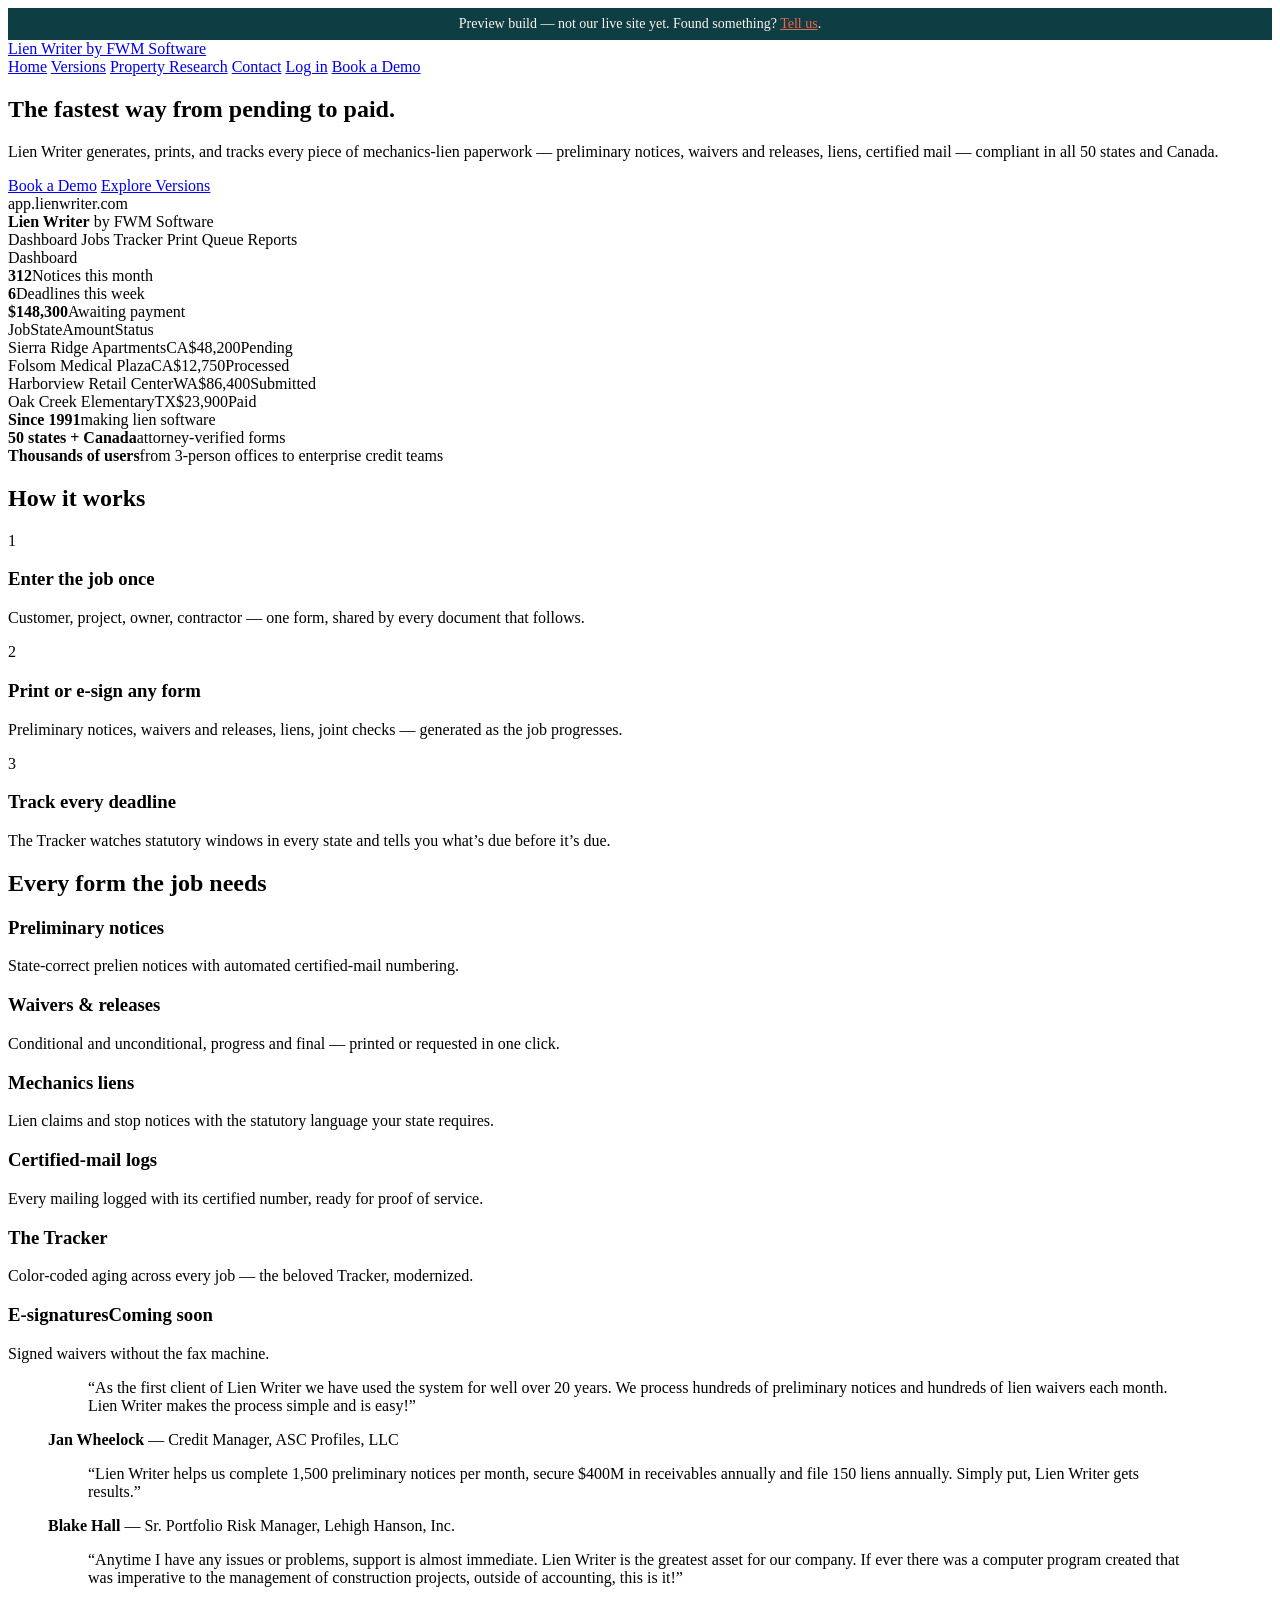
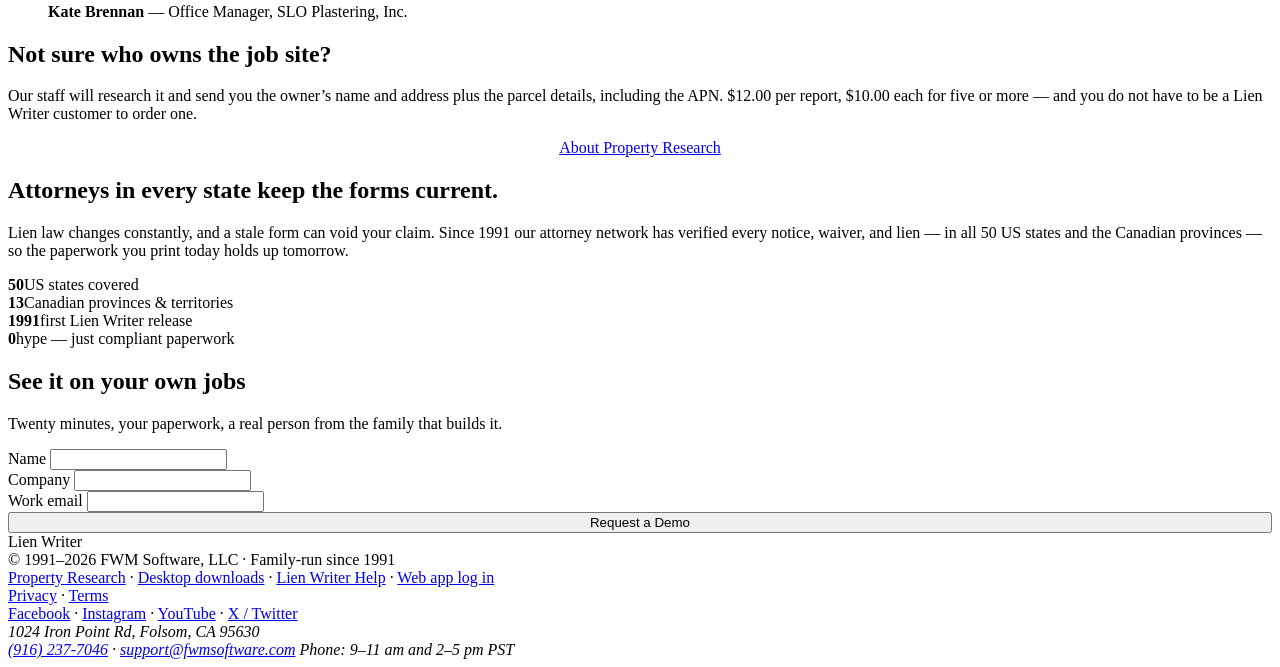
==== index.html @ 0783d497 "Add the Property Research page and stop hiding a revenue service Property Research is live on both t" ====
<!DOCTYPE html>
<html lang="en">
<head>
  <meta name="robots" content="noindex, nofollow">
<meta charset="utf-8">
<meta name="viewport" content="width=device-width, initial-scale=1">
<title>Mechanics Lien &amp; Preliminary Notice Software &mdash; Lien Writer&reg; by FWM Software</title>
<meta name="description" content="Lien Writer&reg; is mechanics lien software for contractors and suppliers: generate, print, and track preliminary notices, lien waivers and releases, mechanics liens, stop notices, and certified-mail logs, attorney-verified in all 50 states and Canada.">
<link rel="preconnect" href="https://fonts.googleapis.com">
<link rel="preconnect" href="https://fonts.gstatic.com" crossorigin>
<link href="https://fonts.googleapis.com/css2?family=Outfit:wght@400;500;600;700&display=swap" rel="stylesheet">
<link rel="stylesheet" href="styles.css">
</head>
<body>
  <div style="background:#0E3E44;color:#FAF5EC;text-align:center;padding:8px 16px;font-size:14px">Preview build — not our live site yet. Found something? <a href="contact.html" style="color:#F0654A">Tell us</a>.</div>

<header class="site-header">
  <div class="shell header-inner">
    <a class="lockup" href="index.html">
      <span class="lockup-name">Lien Writer</span>
      <span class="lockup-by">by FWM Software</span>
    </a>
    <nav class="site-nav" aria-label="Main">
      <a href="index.html" aria-current="page">Home</a>
      <a href="versions.html">Versions</a>
      <a href="property-research.html">Property Research</a>
      <a href="contact.html">Contact</a>
      <a href="https://app.lienwriter.com">Log in</a>
      <a class="btn btn-accent" href="contact.html">Book a Demo</a>
    </nav>
  </div>
</header>

<main>

  <!-- 1. Hero -->
  <section class="hero">
    <div class="shell">
      <h1>The fastest way from pending to paid.</h1>
      <p class="hero-sub">Lien Writer generates, prints, and tracks every piece of mechanics-lien paperwork — preliminary notices, waivers and releases, liens, certified mail — compliant in all 50 states and Canada.</p>
      <div class="hero-ctas">
        <a class="btn btn-accent btn-lg" href="contact.html">Book a Demo</a>
        <a class="btn btn-outline btn-lg" href="versions.html">Explore Versions</a>
      </div>

      <div class="browser-frame" aria-hidden="true">
        <div class="browser-bar">
          <span class="browser-dot d1"></span>
          <span class="browser-dot d2"></span>
          <span class="browser-dot d3"></span>
          <span class="browser-url">app.lienwriter.com</span>
        </div>
        <div class="app-mock">
          <div class="mock-sidebar">
            <div class="mock-lockup">
              <strong>Lien Writer</strong>
              <span>by FWM Software</span>
            </div>
            <div class="mock-nav">
              <span class="active">Dashboard</span>
              <span>Jobs</span>
              <span>Tracker</span>
              <span>Print Queue</span>
              <span>Reports</span>
            </div>
          </div>
          <div class="mock-main">
            <div class="mock-title">Dashboard</div>
            <div class="mock-stats">
              <div class="mock-stat"><b>312</b><span>Notices this month</span></div>
              <div class="mock-stat"><b>6</b><span>Deadlines this week</span></div>
              <div class="mock-stat"><b>$148,300</b><span>Awaiting payment</span></div>
            </div>
            <div class="mock-table">
              <div class="mock-row"><span>Job</span><span>State</span><span class="mock-amount">Amount</span><span style="justify-self:end">Status</span></div>
              <div class="mock-row"><span>Sierra Ridge Apartments</span><span>CA</span><span class="mock-amount">$48,200</span><span class="pill pill-pending">Pending</span></div>
              <div class="mock-row"><span>Folsom Medical Plaza</span><span>CA</span><span class="mock-amount">$12,750</span><span class="pill pill-processed">Processed</span></div>
              <div class="mock-row"><span>Harborview Retail Center</span><span>WA</span><span class="mock-amount">$86,400</span><span class="pill pill-submitted">Submitted</span></div>
              <div class="mock-row"><span>Oak Creek Elementary</span><span>TX</span><span class="mock-amount">$23,900</span><span class="pill pill-paid">Paid</span></div>
            </div>
          </div>
        </div>
      </div>
    </div>
  </section>

  <!-- 2. Trust bar -->
  <section class="section-card">
    <div class="shell trust-grid">
      <div><b>Since 1991</b><span>making lien software</span></div>
      <div><b>50 states + Canada</b><span>attorney-verified forms</span></div>
      <div><b>Thousands of users</b><span>from 3-person offices to enterprise credit teams</span></div>
    </div>
  </section>

  <!-- 3. How it works -->
  <section class="section">
    <div class="shell">
      <h2 class="section-title">How it works</h2>
      <div class="grid-3">
        <div class="card">
          <span class="step-badge">1</span>
          <h3>Enter the job once</h3>
          <p>Customer, project, owner, contractor — one form, shared by every document that follows.</p>
        </div>
        <div class="card">
          <span class="step-badge">2</span>
          <h3>Print or e-sign any form</h3>
          <p>Preliminary notices, waivers and releases, liens, joint checks — generated as the job progresses.</p>
        </div>
        <div class="card">
          <span class="step-badge">3</span>
          <h3>Track every deadline</h3>
          <p>The Tracker watches statutory windows in every state and tells you what&rsquo;s due before it&rsquo;s due.</p>
        </div>
      </div>
    </div>
  </section>

  <!-- 4. Feature grid -->
  <section class="section section-card">
    <div class="shell">
      <h2 class="section-title">Every form the job needs</h2>
      <div class="grid-3">
        <div class="feature">
          <h3>Preliminary notices</h3>
          <p>State-correct prelien notices with automated certified-mail numbering.</p>
        </div>
        <div class="feature">
          <h3>Waivers &amp; releases</h3>
          <p>Conditional and unconditional, progress and final — printed or requested in one click.</p>
        </div>
        <div class="feature">
          <h3>Mechanics liens</h3>
          <p>Lien claims and stop notices with the statutory language your state requires.</p>
        </div>
        <div class="feature">
          <h3>Certified-mail logs</h3>
          <p>Every mailing logged with its certified number, ready for proof of service.</p>
        </div>
        <div class="feature">
          <h3>The Tracker</h3>
          <p>Color-coded aging across every job — the beloved Tracker, modernized.</p>
        </div>
        <div class="feature">
          <h3>E-signatures<span class="tag-soon">Coming soon</span></h3>
          <p>Signed waivers without the fax machine.</p>
        </div>
      </div>
    </div>
  </section>

  <!-- 5. Testimonials -->
  <section class="section">
    <div class="shell grid-2" style="margin-top:0">
      <figure class="card quote-card">
        <blockquote>&ldquo;As the first client of Lien Writer we have used the system for well over 20 years. We process hundreds of preliminary notices and hundreds of lien waivers each month. Lien Writer makes the process simple and is easy!&rdquo;</blockquote>
        <figcaption><strong>Jan Wheelock</strong> — Credit Manager, ASC Profiles, LLC</figcaption>
      </figure>
      <figure class="card quote-card">
        <blockquote>&ldquo;Lien Writer helps us complete 1,500 preliminary notices per month, secure $400M in receivables annually and file 150 liens annually. Simply put, Lien Writer gets results.&rdquo;</blockquote>
        <figcaption><strong>Blake Hall</strong> — Sr. Portfolio Risk Manager, Lehigh Hanson, Inc.</figcaption>
      </figure>
      <figure class="card quote-card">
        <blockquote>&ldquo;Anytime I have any issues or problems, support is almost immediate. Lien Writer is the greatest asset for our company. If ever there was a computer program created that was imperative to the management of construction projects, outside of accounting, this is it!&rdquo;</blockquote>
        <figcaption><strong>Kate Brennan</strong> &mdash; Office Manager, SLO Plastering, Inc.</figcaption>
      </figure>
    </div>
  </section>

  <!-- 5b. Property Research -->
  <section class="section section-card">
    <div class="shell">
      <h2 class="section-title">Not sure who owns the job site?</h2>
      <p class="section-sub">Our staff will research it and send you the owner&rsquo;s name and address plus the parcel details, including the APN. $12.00 per report, $10.00 each for five or more &mdash; and you do not have to be a Lien Writer customer to order one.</p>
      <p style="text-align:center;margin-top:var(--space-8)"><a class="btn btn-primary btn-lg" href="property-research.html">About Property Research</a></p>
    </div>
  </section>

  <!-- 6. Compliance -->
  <section class="compliance">
    <div class="shell compliance-inner">
      <div>
        <h2>Attorneys in every state keep the forms current.</h2>
        <p>Lien law changes constantly, and a stale form can void your claim. Since 1991 our attorney network has verified every notice, waiver, and lien — in all 50 US states and the Canadian provinces — so the paperwork you print today holds up tomorrow.</p>
      </div>
      <div class="compliance-stats">
        <div class="compliance-stat"><b>50</b><span>US states covered</span></div>
        <div class="compliance-stat"><b>13</b><span>Canadian provinces &amp; territories</span></div>
        <div class="compliance-stat"><b>1991</b><span>first Lien Writer release</span></div>
        <div class="compliance-stat"><b>0</b><span>hype — just compliant paperwork</span></div>
      </div>
    </div>
  </section>

  <!-- 7. Demo form -->
  <section class="section" id="demo">
    <div class="shell">
      <form class="card form-card" id="demo-form">
        <h2>See it on your own jobs</h2>
        <p class="form-lede">Twenty minutes, your paperwork, a real person from the family that builds it.</p>
        <div class="form-grid">
          <div class="field">
            <label for="demo-name">Name</label>
            <input id="demo-name" name="name" type="text" autocomplete="name" required>
          </div>
          <div class="field">
            <label for="demo-company">Company</label>
            <input id="demo-company" name="company" type="text" autocomplete="organization" required>
          </div>
        </div>
        <div class="field">
          <label for="demo-email">Work email</label>
          <input id="demo-email" name="email" type="email" autocomplete="email" required>
        </div>
        <button class="btn btn-primary btn-lg" type="submit" style="width:100%">Request a Demo</button>
        <p class="form-note" hidden>Your email app should open with the details filled in — just press Send, and we&rsquo;ll be in touch within one business day.</p>
      </form>
    </div>
  </section>

</main>

<!-- 8. Footer -->
<footer class="site-footer">
  <div class="shell footer-inner">
    <div>
      <div class="lockup-name">Lien Writer</div>
      <div class="footer-line">&copy; 1991&ndash;2026 FWM Software, LLC &middot; Family-run since 1991</div>
    </div>
    <nav class="footer-line" aria-label="More from FWM Software">
      <a href="property-research.html">Property Research</a> &middot;
      <a href="downloads.html">Desktop downloads</a> &middot;
      <a href="https://www.lienwriterhelp.com/">Lien Writer Help</a> &middot;
      <a href="https://app.lienwriter.com">Web app log in</a><br>
      <a href="privacy.html">Privacy</a> &middot;
      <a href="terms.html">Terms</a>
    </nav>
    <nav class="footer-line" aria-label="Social">
      <a href="https://www.facebook.com/lienwriter" rel="noopener">Facebook</a> &middot;
      <a href="https://www.instagram.com/lienwritersoftware/" rel="noopener">Instagram</a> &middot;
      <a href="https://www.youtube.com/channel/UCjJ4qw9RENUGx04Q4GmMbog" rel="noopener">YouTube</a> &middot;
      <a href="https://twitter.com/Fmoore0001" rel="noopener">X / Twitter</a>
    </nav>
    <address>
      1024 Iron Point Rd, Folsom, CA 95630<br>
      <a href="tel:+19162377046">(916) 237-7046</a> &middot; <a href="mailto:support@fwmsoftware.com">support@fwmsoftware.com</a>
      <span class="footer-hours">Phone: 9&ndash;11 am and 2&ndash;5 pm PST</span>
    </address>
  </div>
</footer>

<script>
document.getElementById('demo-form').addEventListener('submit', function (e) {
  e.preventDefault();
  var f = e.target;
  var name = f.name.value.trim();
  var company = f.company.value.trim();
  var email = f.email.value.trim();
  var subject = 'Demo request — ' + name + (company ? ' at ' + company : '');
  var body = 'Name: ' + name + '\nCompany: ' + company + '\nWork email: ' + email +
    '\n\nSent from the fwmsoftware.com demo form.';
  window.location.href = 'mailto:support@fwmsoftware.com?subject=' +
    encodeURIComponent(subject) + '&body=' + encodeURIComponent(body);
  f.querySelector('.form-note').hidden = false;
});
</script>

</body>
</html>
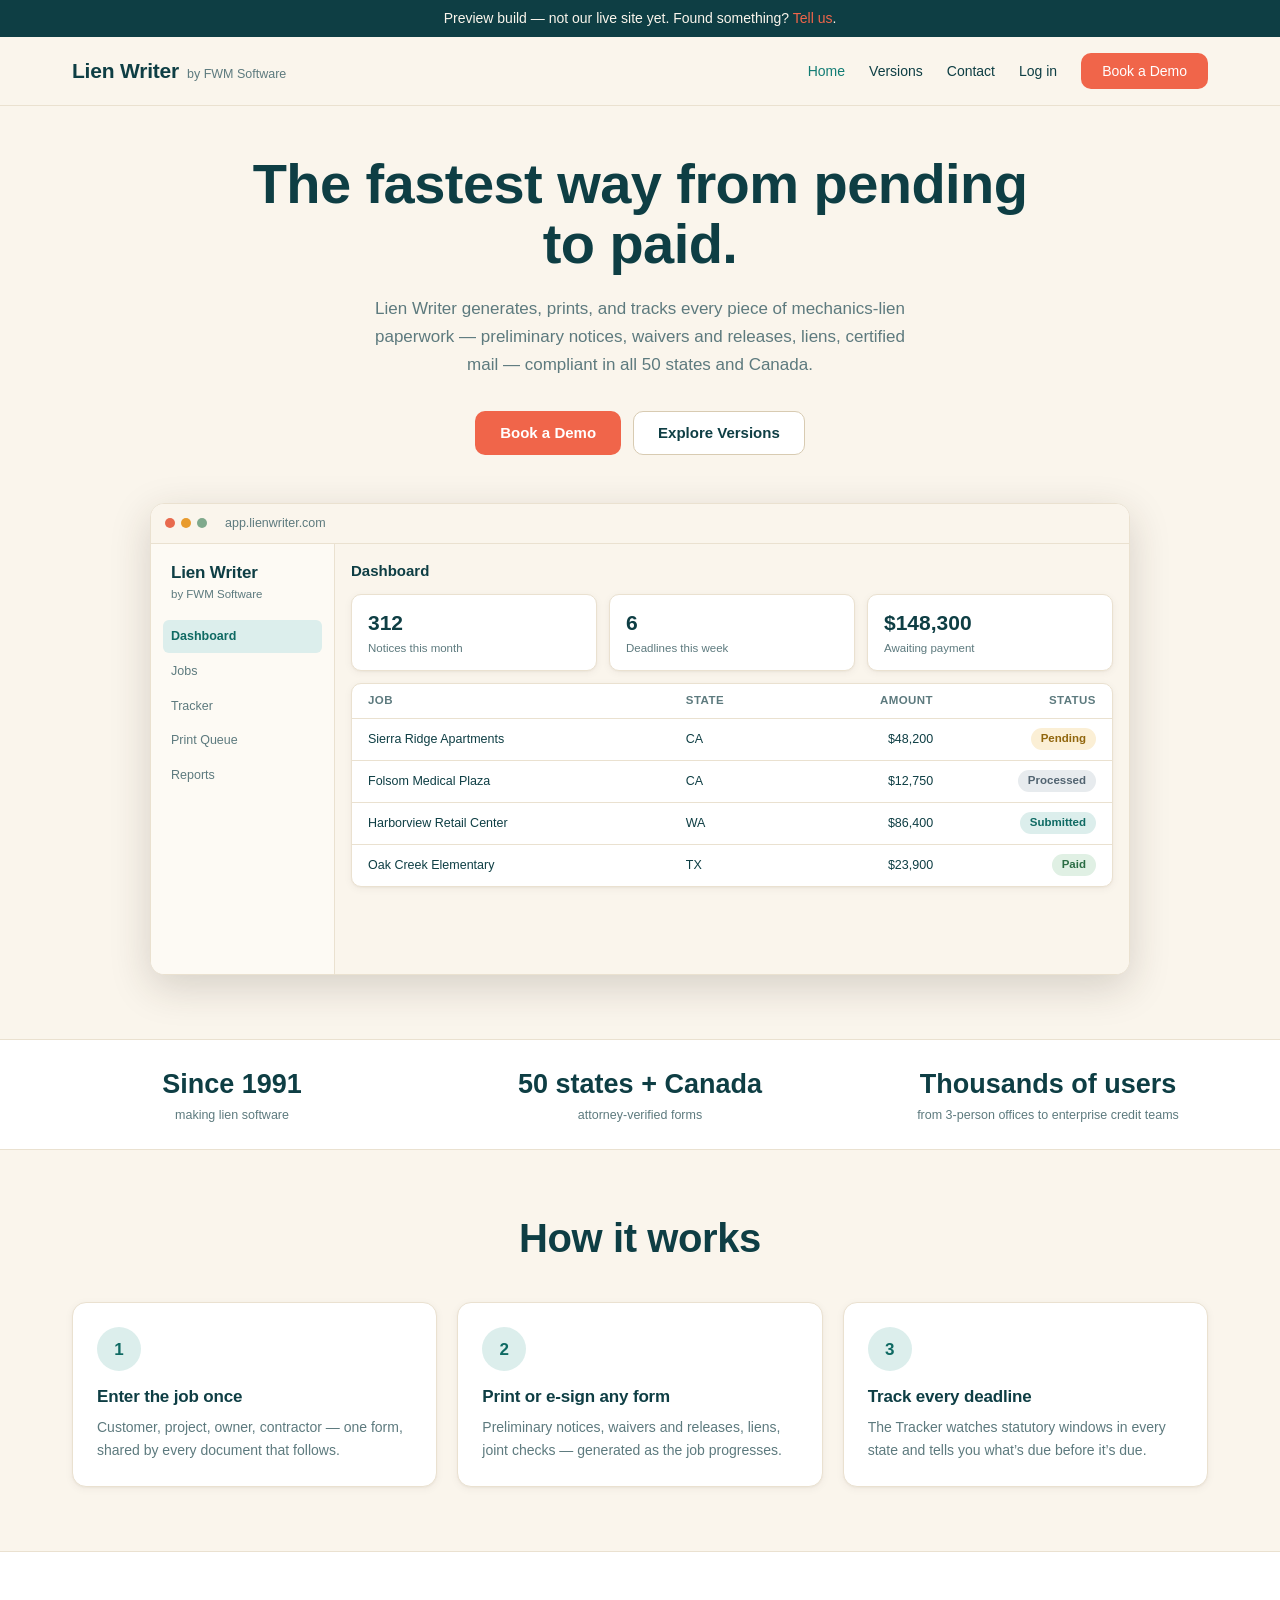
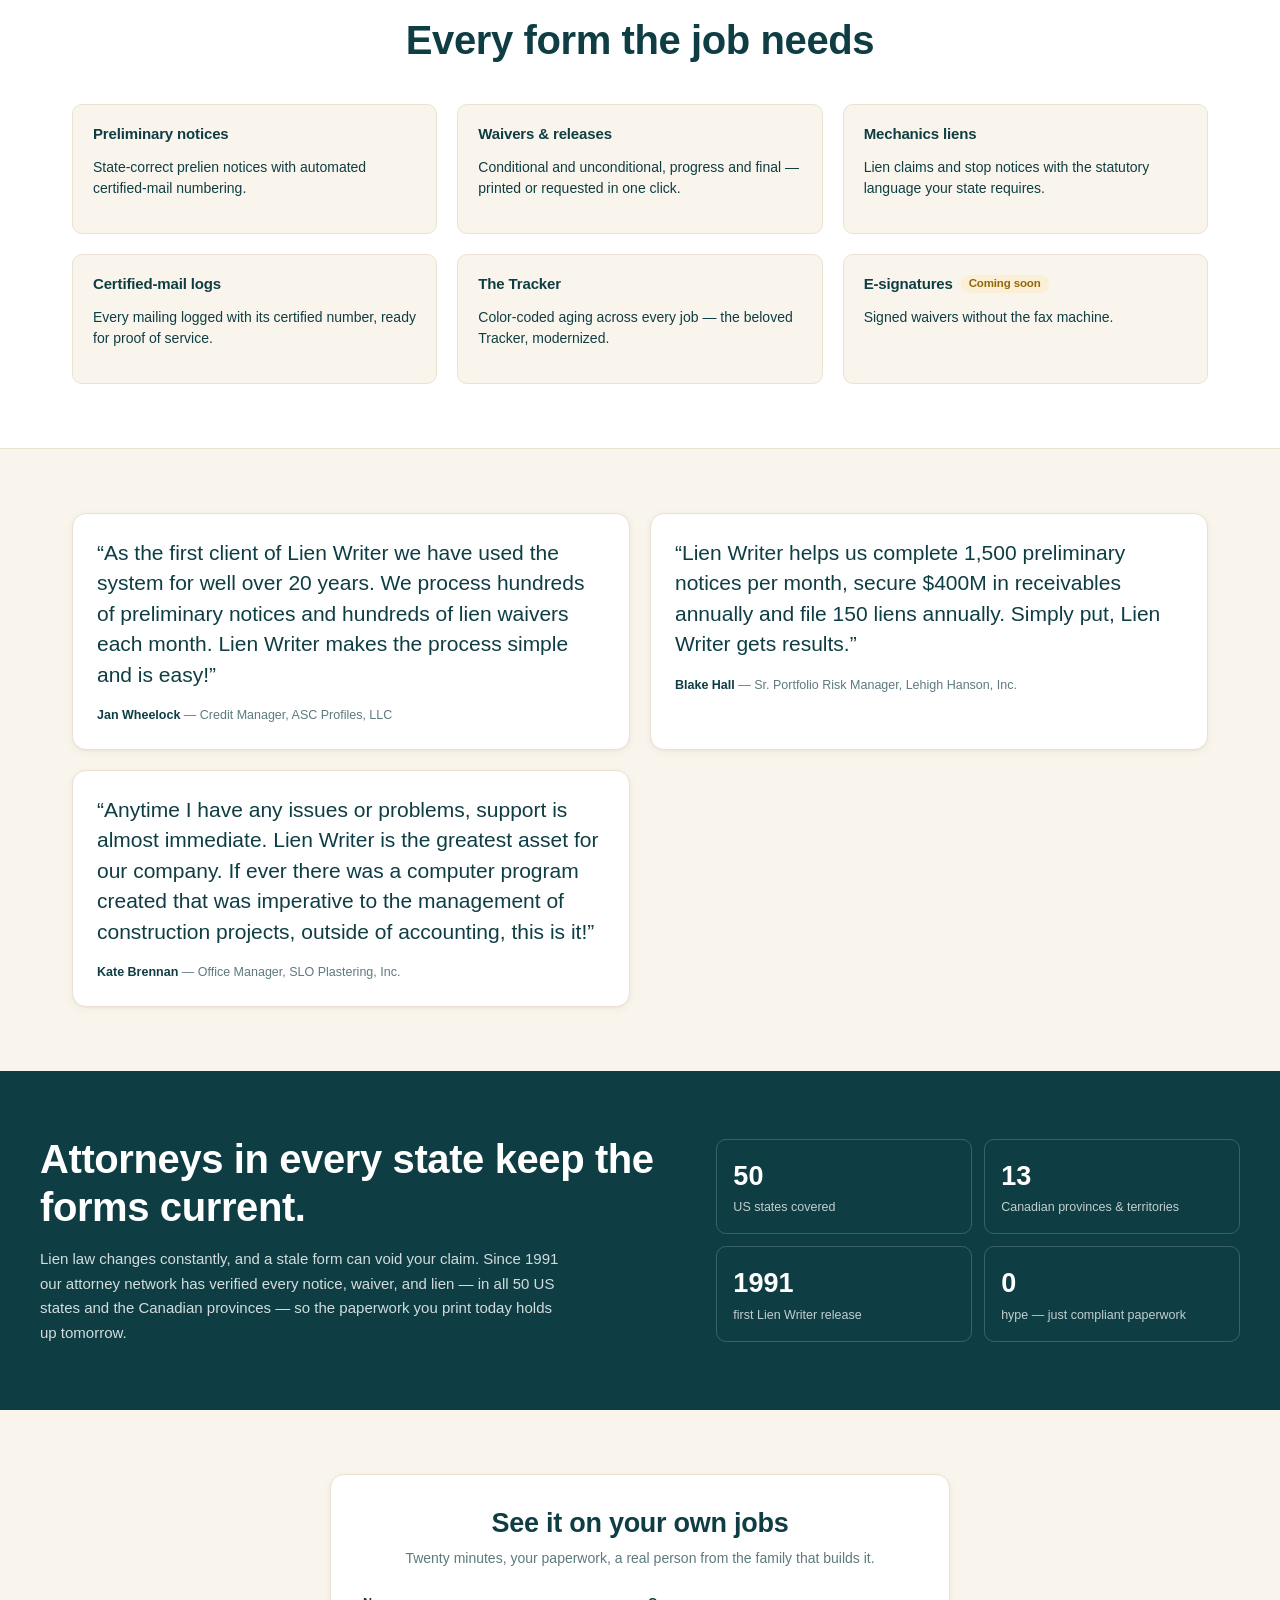
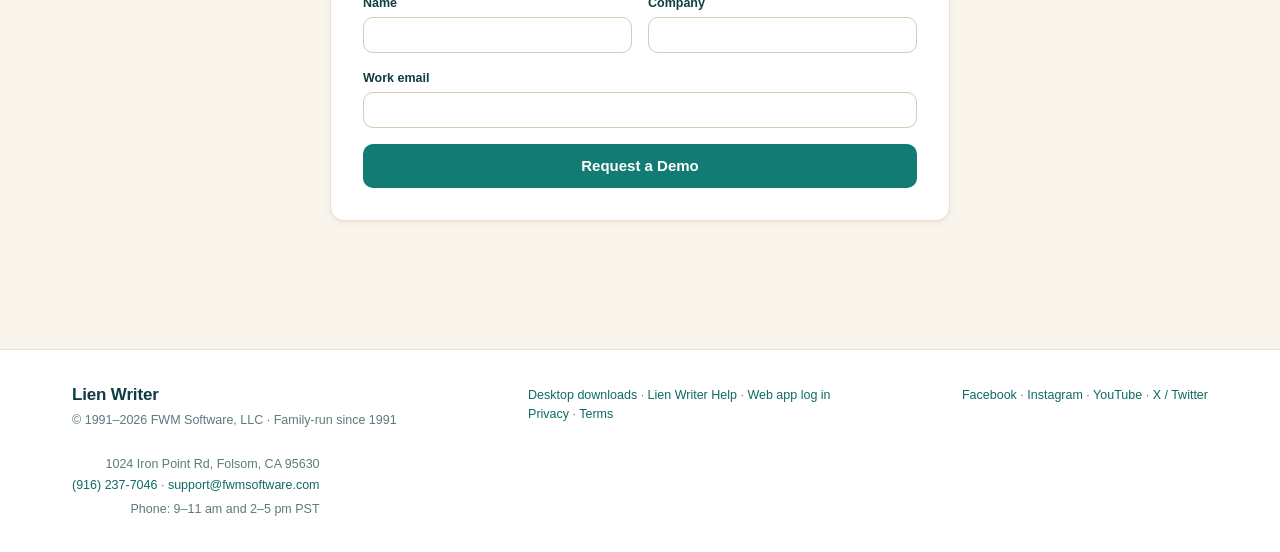
==== commit 33fd7093: "Remove Property Research: we do not offer this service The #316 audit shipped a priced Property Rese" ====
--- a/index.html
+++ b/index.html
@@ -23,7 +23,6 @@
     <nav class="site-nav" aria-label="Main">
       <a href="index.html" aria-current="page">Home</a>
       <a href="versions.html">Versions</a>
-      <a href="property-research.html">Property Research</a>
       <a href="contact.html">Contact</a>
       <a href="https://app.lienwriter.com">Log in</a>
       <a class="btn btn-accent" href="contact.html">Book a Demo</a>
@@ -168,15 +167,6 @@
     </div>
   </section>
 
-  <!-- 5b. Property Research -->
-  <section class="section section-card">
-    <div class="shell">
-      <h2 class="section-title">Not sure who owns the job site?</h2>
-      <p class="section-sub">Our staff will research it and send you the owner&rsquo;s name and address plus the parcel details, including the APN. $12.00 per report, $10.00 each for five or more &mdash; and you do not have to be a Lien Writer customer to order one.</p>
-      <p style="text-align:center;margin-top:var(--space-8)"><a class="btn btn-primary btn-lg" href="property-research.html">About Property Research</a></p>
-    </div>
-  </section>
-
   <!-- 6. Compliance -->
   <section class="compliance">
     <div class="shell compliance-inner">
@@ -229,7 +219,6 @@
       <div class="footer-line">&copy; 1991&ndash;2026 FWM Software, LLC &middot; Family-run since 1991</div>
     </div>
     <nav class="footer-line" aria-label="More from FWM Software">
-      <a href="property-research.html">Property Research</a> &middot;
       <a href="downloads.html">Desktop downloads</a> &middot;
       <a href="https://www.lienwriterhelp.com/">Lien Writer Help</a> &middot;
       <a href="https://app.lienwriter.com">Web app log in</a><br>
--- a/styles.css
+++ b/styles.css
@@ -0,0 +1,626 @@
+/* ============================================================
+   fwmsoftware.com — Harbor & Coral
+   Shared stylesheet built from the Lien Writer design tokens.
+   ============================================================ */
+
+:root {
+  /* --- Base palette: Harbor & Coral --- */
+  --sand: #FAF5EC;
+  --deep-harbor: #0E3E44;
+  --harbor-teal: #127C74;
+  --coral: #F0654A;
+  --sunshine: #F9C784;
+
+  /* --- Surfaces --- */
+  --surface-page: #FAF5EC;
+  --surface-card: #FFFFFF;
+  --surface-sidebar: #FDFAF4;
+  --surface-soft: #DCEEEC;
+
+  /* --- Text --- */
+  --text-body: #0E3E44;
+  --text-muted: #5D7A7E;
+  --text-inverse: #FFFFFF;
+  --text-on-primary: #FFFFFF;
+  --text-link: #0F6A63;
+
+  /* --- Brand --- */
+  --brand-primary: #127C74;
+  --brand-primary-hover: #0F6A63;
+  --brand-primary-active: #0C5952;
+  --brand-primary-soft: #DCEEEC;
+  --brand-accent: #F0654A;
+  --brand-accent-hover: #D9573D;
+  --brand-accent-active: #C24B33;
+  --brand-support: #F9C784;
+
+  /* --- Borders --- */
+  --border-default: #EAE1D0;
+  --border-strong: #D8CBB2;
+  --border-input: #D8CBB2;
+
+  /* --- Status (job lifecycle) --- */
+  --status-pending-bg: #FBEFD5;
+  --status-pending-fg: #91660D;
+  --status-processed-bg: #E7EBEE;
+  --status-processed-fg: #526471;
+  --status-submitted-bg: #DCEEEC;
+  --status-submitted-fg: #0F6A63;
+  --status-paid-bg: #E0F0E4;
+  --status-paid-fg: #2B6D45;
+
+  /* --- Feedback --- */
+  --success: #2B6D45;
+  --focus-ring: rgba(18, 124, 116, 0.3);
+
+  /* --- Dark marketing section: no --espresso token in colors.css,
+         so the compliance block uses Deep Harbor per the guide. --- */
+  --espresso: #0E3E44;
+
+  /* --- Type --- */
+  --font-display: 'Outfit', -apple-system, BlinkMacSystemFont, 'Segoe UI', sans-serif;
+  --font-ui: 'Outfit', -apple-system, BlinkMacSystemFont, 'Segoe UI', sans-serif;
+  --text-xs: 11.5px;
+  --text-sm: 12.5px;
+  --text-base: 14px;
+  --text-md: 15px;
+  --text-lg: 17px;
+  --text-xl: 21px;
+  --text-2xl: 27px;
+  --text-3xl: 40px;
+  --text-hero: 56px;
+  --leading-tight: 1.2;
+  --leading-normal: 1.5;
+  --leading-relaxed: 1.65;
+  --tracking-display: -0.01em;
+  --tracking-caps: 0.04em;
+
+  /* --- Space, radius, size --- */
+  --space-1: 4px;  --space-2: 8px;  --space-3: 12px; --space-4: 16px;
+  --space-5: 20px; --space-6: 24px; --space-8: 32px; --space-10: 40px;
+  --space-12: 48px; --space-16: 64px;
+  --radius-sm: 6px;
+  --radius-md: 10px;
+  --radius-lg: 14px;
+  --radius-pill: 999px;
+  --control-height: 36px;
+  --control-height-lg: 44px;
+
+  /* --- Effects --- */
+  --shadow-card: 0 1px 2px rgba(51, 38, 26, 0.04), 0 2px 8px rgba(51, 38, 26, 0.05);
+  --shadow-raised: 0 4px 16px rgba(51, 38, 26, 0.10);
+  --shadow-overlay: 0 12px 40px rgba(51, 38, 26, 0.18);
+  --duration-fast: 0.15s;
+  --duration-base: 0.2s;
+}
+
+/* ---------- Base ---------- */
+
+* { box-sizing: border-box; }
+
+body {
+  margin: 0;
+  background: var(--surface-page);
+  font-family: var(--font-ui);
+  color: var(--text-body);
+  font-size: var(--text-base);
+  line-height: var(--leading-normal);
+  -webkit-font-smoothing: antialiased;
+  text-rendering: optimizeLegibility;
+}
+
+a { color: var(--text-link); text-decoration: none; }
+a:hover { color: var(--brand-primary-hover); text-decoration: underline; }
+
+h1, h2, h3 {
+  font-family: var(--font-display);
+  letter-spacing: var(--tracking-display);
+  line-height: var(--leading-tight);
+  margin: 0;
+}
+
+.shell {
+  max-width: 1200px;
+  margin: 0 auto;
+  padding-left: var(--space-8);
+  padding-right: var(--space-8);
+}
+
+/* ---------- Buttons ---------- */
+
+.btn {
+  display: inline-flex;
+  align-items: center;
+  justify-content: center;
+  height: var(--control-height);
+  padding: 0 var(--space-5);
+  border-radius: var(--radius-md);
+  border: 1px solid transparent;
+  font-family: var(--font-ui);
+  font-size: var(--text-base);
+  font-weight: 600;
+  cursor: pointer;
+  white-space: nowrap;
+  transition: background var(--duration-fast) ease, border-color var(--duration-fast) ease, color var(--duration-fast) ease;
+}
+.btn:hover { text-decoration: none; }
+.btn-lg { height: var(--control-height-lg); padding: 0 var(--space-6); font-size: var(--text-md); }
+
+.btn-primary { background: var(--brand-primary); color: var(--text-on-primary); }
+.btn-primary:hover { background: var(--brand-primary-hover); color: var(--text-on-primary); }
+.btn-primary:active { background: var(--brand-primary-active); }
+
+/* Coral — the strongest CTA only */
+.btn-accent { background: var(--brand-accent); color: var(--text-on-primary); }
+.btn-accent:hover { background: var(--brand-accent-hover); color: var(--text-on-primary); }
+.btn-accent:active { background: var(--brand-accent-active); }
+
+.btn-outline { background: var(--surface-card); border-color: var(--border-strong); color: var(--text-body); }
+.btn-outline:hover { border-color: var(--brand-primary); color: var(--brand-primary); }
+
+.btn:focus-visible, input:focus-visible, textarea:focus-visible {
+  outline: none;
+  border-color: var(--brand-primary);
+  box-shadow: 0 0 0 3px var(--focus-ring);
+}
+
+/* ---------- Header ---------- */
+
+.site-header {
+  background: var(--surface-page);
+  border-bottom: 1px solid var(--border-default);
+}
+.header-inner {
+  display: flex;
+  align-items: center;
+  justify-content: space-between;
+  gap: var(--space-6);
+  flex-wrap: wrap;
+  padding-top: var(--space-4);
+  padding-bottom: var(--space-4);
+}
+.lockup { display: inline-flex; align-items: baseline; gap: var(--space-2); }
+.lockup:hover { text-decoration: none; }
+.lockup-name {
+  font-family: var(--font-display);
+  font-size: var(--text-xl);
+  font-weight: 600;
+  letter-spacing: var(--tracking-display);
+  color: var(--text-body);
+}
+.lockup-by { font-size: var(--text-sm); color: var(--text-muted); }
+
+.site-nav { display: flex; align-items: center; gap: var(--space-6); flex-wrap: wrap; }
+.site-nav > a { font-weight: 500; color: var(--text-body); }
+.site-nav > a:hover { color: var(--brand-primary); text-decoration: none; }
+.site-nav > a[aria-current="page"] { color: var(--brand-primary); }
+.site-nav .btn { color: var(--text-on-primary); }
+
+/* ---------- Sections ---------- */
+
+.section { padding: var(--space-16) 0; }
+.section-tight { padding: var(--space-12) 0; }
+.section-card {
+  background: var(--surface-card);
+  border-top: 1px solid var(--border-default);
+  border-bottom: 1px solid var(--border-default);
+}
+.section-title {
+  text-align: center;
+  font-size: var(--text-3xl);
+  font-weight: 600;
+}
+.section-sub {
+  margin: var(--space-3) auto 0;
+  max-width: 620px;
+  text-align: center;
+  color: var(--text-muted);
+  font-size: var(--text-md);
+  line-height: var(--leading-relaxed);
+}
+
+/* ---------- Hero ---------- */
+
+.hero { padding: var(--space-12) 0 var(--space-16); text-align: center; }
+.hero h1 {
+  margin: 0 auto;
+  max-width: 820px;
+  font-size: var(--text-hero);
+  font-weight: 600;
+  line-height: 1.08;
+}
+.hero-sub {
+  margin: var(--space-5) auto 0;
+  max-width: 560px;
+  font-size: var(--text-lg);
+  color: var(--text-muted);
+  line-height: var(--leading-relaxed);
+}
+.hero-ctas {
+  display: flex;
+  gap: var(--space-3);
+  justify-content: center;
+  flex-wrap: wrap;
+  margin-top: var(--space-8);
+}
+
+/* Browser frame + app mock */
+.browser-frame {
+  margin: var(--space-12) auto 0;
+  max-width: 980px;
+  border-radius: var(--radius-lg);
+  border: 1px solid var(--border-default);
+  box-shadow: var(--shadow-overlay);
+  overflow: hidden;
+  background: var(--surface-card);
+  text-align: left;
+}
+.browser-bar {
+  display: flex;
+  align-items: center;
+  gap: 6px;
+  padding: 10px 14px;
+  border-bottom: 1px solid var(--border-default);
+  background: var(--surface-page);
+}
+.browser-dot { width: 10px; height: 10px; border-radius: 50%; }
+.browser-dot.d1 { background: #E86A4E; }
+.browser-dot.d2 { background: #E89B2E; }
+.browser-dot.d3 { background: #7FA98C; }
+.browser-url { margin-left: var(--space-3); font-size: var(--text-sm); color: var(--text-muted); }
+
+.app-mock { display: flex; min-height: 430px; font-size: var(--text-sm); }
+.mock-sidebar {
+  width: 184px;
+  flex-shrink: 0;
+  background: var(--surface-sidebar);
+  border-right: 1px solid var(--border-default);
+  padding: var(--space-4) var(--space-3);
+}
+.mock-lockup { padding: 0 var(--space-2) var(--space-4); }
+.mock-lockup strong {
+  display: block;
+  font-family: var(--font-display);
+  font-size: var(--text-lg);
+  font-weight: 600;
+  letter-spacing: var(--tracking-display);
+}
+.mock-lockup span { font-size: var(--text-xs); color: var(--text-muted); }
+.mock-nav { display: flex; flex-direction: column; gap: 2px; }
+.mock-nav span {
+  padding: 7px var(--space-2);
+  border-radius: var(--radius-sm);
+  color: var(--text-muted);
+  font-weight: 500;
+}
+.mock-nav .active { background: var(--surface-soft); color: var(--text-link); font-weight: 600; }
+
+.mock-main { flex: 1; background: var(--surface-page); padding: var(--space-4); min-width: 0; }
+.mock-title { font-family: var(--font-display); font-size: var(--text-md); font-weight: 600; margin-bottom: var(--space-3); }
+.mock-stats { display: grid; grid-template-columns: repeat(3, 1fr); gap: var(--space-3); }
+.mock-stat {
+  background: var(--surface-card);
+  border: 1px solid var(--border-default);
+  border-radius: var(--radius-md);
+  padding: var(--space-3) var(--space-4);
+  box-shadow: var(--shadow-card);
+}
+.mock-stat b {
+  display: block;
+  font-family: var(--font-display);
+  font-size: var(--text-xl);
+  font-weight: 600;
+}
+.mock-stat span { color: var(--text-muted); font-size: var(--text-xs); }
+
+.mock-table {
+  margin-top: var(--space-3);
+  background: var(--surface-card);
+  border: 1px solid var(--border-default);
+  border-radius: var(--radius-md);
+  box-shadow: var(--shadow-card);
+  overflow: hidden;
+}
+.mock-row {
+  display: grid;
+  grid-template-columns: 2.2fr 0.7fr 1fr 1.1fr;
+  gap: var(--space-2);
+  align-items: center;
+  padding: 0 var(--space-4);
+  height: 42px;
+  border-top: 1px solid var(--border-default);
+}
+.mock-row:first-child {
+  border-top: none;
+  height: 34px;
+  font-size: var(--text-xs);
+  font-weight: 600;
+  text-transform: uppercase;
+  letter-spacing: var(--tracking-caps);
+  color: var(--text-muted);
+}
+.mock-amount { text-align: right; font-variant-numeric: tabular-nums; }
+.mock-row .mock-amount:nth-child(3) { text-align: right; }
+
+.pill {
+  justify-self: end;
+  display: inline-block;
+  padding: 2px 10px;
+  border-radius: var(--radius-pill);
+  font-size: var(--text-xs);
+  font-weight: 600;
+}
+.pill-pending { background: var(--status-pending-bg); color: var(--status-pending-fg); }
+.pill-processed { background: var(--status-processed-bg); color: var(--status-processed-fg); }
+.pill-submitted { background: var(--status-submitted-bg); color: var(--status-submitted-fg); }
+.pill-paid { background: var(--status-paid-bg); color: var(--status-paid-fg); }
+
+/* ---------- Trust bar ---------- */
+
+.trust-grid {
+  display: grid;
+  grid-template-columns: repeat(3, 1fr);
+  gap: var(--space-6);
+  text-align: center;
+  padding: var(--space-6) 0;
+}
+.trust-grid b {
+  display: block;
+  font-family: var(--font-display);
+  font-size: var(--text-2xl);
+  font-weight: 600;
+}
+.trust-grid span { font-size: var(--text-sm); color: var(--text-muted); }
+
+/* ---------- Cards & grids ---------- */
+
+.grid-3 { display: grid; grid-template-columns: repeat(3, 1fr); gap: var(--space-5); margin-top: var(--space-10); }
+.grid-2 { display: grid; grid-template-columns: repeat(2, 1fr); gap: var(--space-5); margin-top: var(--space-10); }
+
+.card {
+  background: var(--surface-card);
+  border: 1px solid var(--border-default);
+  border-radius: var(--radius-lg);
+  padding: var(--space-6);
+  box-shadow: var(--shadow-card);
+}
+.card h3 { font-size: var(--text-lg); font-weight: 700; margin: var(--space-4) 0 var(--space-2); }
+.card p { margin: 0; color: var(--text-muted); line-height: var(--leading-relaxed); }
+
+.step-badge {
+  display: inline-flex;
+  align-items: center;
+  justify-content: center;
+  width: 44px;
+  height: 44px;
+  border-radius: 50%;
+  background: var(--brand-primary-soft);
+  color: var(--text-link);
+  font-family: var(--font-display);
+  font-size: var(--text-lg);
+  font-weight: 600;
+}
+
+/* Feature grid tiles sit on sand inside the white band */
+.feature {
+  background: var(--surface-page);
+  border: 1px solid var(--border-default);
+  border-radius: var(--radius-md);
+  padding: var(--space-5);
+  box-shadow: none;
+}
+.feature h3 { margin: 0 0 var(--space-1); font-size: var(--text-md); font-weight: 700; }
+.tag-soon {
+  margin-left: var(--space-2);
+  vertical-align: 2px;
+  display: inline-block;
+  padding: 2px 8px;
+  border-radius: var(--radius-pill);
+  font-size: var(--text-xs);
+  font-weight: 600;
+  background: var(--status-pending-bg);
+  color: var(--status-pending-fg);
+}
+
+/* ---------- Testimonials ---------- */
+
+.quote-card { margin: 0; }
+.quote-card blockquote {
+  margin: 0;
+  font-family: var(--font-display);
+  font-size: var(--text-xl);
+  font-weight: 500;
+  line-height: 1.45;
+}
+.quote-card figcaption { margin-top: var(--space-4); font-size: var(--text-sm); color: var(--text-muted); }
+.quote-card figcaption strong { color: var(--text-body); font-weight: 700; }
+
+/* ---------- Compliance (the one dark section) ---------- */
+
+.compliance { background: var(--espresso); color: var(--text-inverse); }
+.compliance-inner {
+  display: grid;
+  grid-template-columns: 1.2fr 1fr;
+  gap: var(--space-12);
+  align-items: center;
+  padding: var(--space-16) 0;
+}
+.compliance h2 { font-size: var(--text-3xl); font-weight: 600; }
+.compliance p {
+  margin: var(--space-4) 0 0;
+  max-width: 520px;
+  font-size: var(--text-md);
+  line-height: var(--leading-relaxed);
+  opacity: 0.82;
+}
+.compliance-stats { display: grid; grid-template-columns: 1fr 1fr; gap: var(--space-3); }
+.compliance-stat {
+  border: 1px solid rgba(255, 255, 255, 0.18);
+  border-radius: var(--radius-md);
+  padding: var(--space-4);
+}
+.compliance-stat b {
+  display: block;
+  font-family: var(--font-display);
+  font-size: var(--text-2xl);
+  font-weight: 600;
+}
+.compliance-stat span { font-size: var(--text-sm); opacity: 0.75; }
+
+/* ---------- Forms ---------- */
+
+.form-card { max-width: 620px; margin: 0 auto; padding: var(--space-8); }
+.form-card h2 { text-align: center; font-size: var(--text-2xl); font-weight: 600; }
+.form-card .form-lede {
+  margin: var(--space-2) 0 var(--space-6);
+  text-align: center;
+  color: var(--text-muted);
+}
+.form-grid { display: grid; grid-template-columns: 1fr 1fr; gap: var(--space-4); }
+.field { display: flex; flex-direction: column; gap: var(--space-1); margin-bottom: var(--space-4); }
+.field label { font-size: var(--text-sm); font-weight: 600; }
+.field input, .field textarea {
+  font-family: var(--font-ui);
+  font-size: var(--text-base);
+  color: var(--text-body);
+  background: var(--surface-card);
+  border: 1px solid var(--border-input);
+  border-radius: var(--radius-md);
+  height: var(--control-height);
+  padding: 0 var(--space-3);
+  transition: border-color var(--duration-fast) ease, box-shadow var(--duration-fast) ease;
+}
+.field textarea { height: auto; min-height: 96px; padding: var(--space-2) var(--space-3); resize: vertical; }
+.form-note {
+  margin-top: var(--space-4);
+  text-align: center;
+  font-weight: 600;
+  color: var(--success);
+}
+
+/* ---------- Page intros & contact ---------- */
+
+.page-intro { padding: var(--space-12) 0 0; text-align: center; }
+.page-intro h1 { font-size: var(--text-3xl); font-weight: 600; }
+.page-intro p {
+  margin: var(--space-4) auto 0;
+  max-width: 640px;
+  color: var(--text-muted);
+  font-size: var(--text-md);
+  line-height: var(--leading-relaxed);
+}
+
+.contact-list { list-style: none; margin: var(--space-5) 0 0; padding: 0; }
+.contact-list li { margin-bottom: var(--space-3); }
+.contact-list .contact-label {
+  display: block;
+  font-size: var(--text-xs);
+  font-weight: 600;
+  text-transform: uppercase;
+  letter-spacing: var(--tracking-caps);
+  color: var(--text-muted);
+}
+.contact-list .contact-value { font-size: var(--text-md); font-weight: 500; }
+
+.version-cta { margin-top: var(--space-5); }
+.card .lede { color: var(--text-body); font-weight: 500; margin-bottom: var(--space-2); }
+
+/* Lists inside cards read as prose, not as UI */
+.card ul {
+  margin: var(--space-3) 0 0;
+  padding-left: var(--space-5);
+  color: var(--text-muted);
+  line-height: var(--leading-relaxed);
+}
+.card li { margin-bottom: var(--space-2); }
+.card li:last-child { margin-bottom: 0; }
+.card p + p { margin-top: var(--space-3); }
+
+/* ---------- Callout: advisory and placeholder notices ---------- */
+
+.callout {
+  background: var(--brand-primary-soft);
+  border: 1px solid var(--border-default);
+  border-left: 3px solid var(--brand-primary);
+  border-radius: var(--radius-md);
+  padding: var(--space-5);
+  margin-top: var(--space-6);
+}
+.callout h3 { font-size: var(--text-md); font-weight: 700; margin: 0 0 var(--space-2); }
+.callout p { margin: 0; color: var(--text-body); line-height: var(--leading-relaxed); }
+.callout p + p { margin-top: var(--space-3); }
+
+/* ---------- Price tiles ---------- */
+
+.price-grid { display: grid; grid-template-columns: 1fr 1fr; gap: var(--space-5); margin-top: var(--space-8); }
+.price {
+  background: var(--surface-card);
+  border: 1px solid var(--border-default);
+  border-radius: var(--radius-lg);
+  padding: var(--space-6);
+  box-shadow: var(--shadow-card);
+  text-align: center;
+}
+.price b {
+  display: block;
+  font-family: var(--font-display);
+  font-size: var(--text-3xl);
+  font-weight: 600;
+}
+.price span { color: var(--text-muted); font-size: var(--text-sm); }
+
+/* ---------- Prose blocks (legal, downloads, long copy) ---------- */
+
+.prose { max-width: 720px; margin: 0 auto; }
+.prose h2 { font-size: var(--text-2xl); font-weight: 600; margin-top: var(--space-10); }
+.prose h2:first-child { margin-top: 0; }
+.prose p, .prose li { color: var(--text-muted); font-size: var(--text-md); line-height: var(--leading-relaxed); }
+.prose p { margin: var(--space-4) 0 0; }
+.prose ul { margin: var(--space-4) 0 0; padding-left: var(--space-6); }
+.prose li { margin-bottom: var(--space-2); }
+
+/* ---------- Footer ---------- */
+
+.site-footer {
+  border-top: 1px solid var(--border-default);
+  background: var(--surface-card);
+  margin-top: var(--space-16);
+}
+.footer-inner {
+  display: flex;
+  align-items: flex-start;
+  justify-content: space-between;
+  gap: var(--space-6);
+  flex-wrap: wrap;
+  padding-top: var(--space-8);
+  padding-bottom: var(--space-8);
+}
+.footer-inner .lockup-name { font-size: var(--text-lg); }
+.footer-line { margin-top: var(--space-1); font-size: var(--text-sm); color: var(--text-muted); }
+.footer-hours { display: block; margin-top: var(--space-1); }
+.site-footer address {
+  font-style: normal;
+  font-size: var(--text-sm);
+  color: var(--text-muted);
+  text-align: right;
+  line-height: var(--leading-relaxed);
+}
+
+/* ---------- Responsive ---------- */
+
+@media (max-width: 920px) {
+  .hero h1 { font-size: var(--text-3xl); }
+  .section-title, .compliance h2, .page-intro h1 { font-size: var(--text-2xl); }
+  .grid-3, .trust-grid { grid-template-columns: 1fr 1fr; }
+  .compliance-inner { grid-template-columns: 1fr; gap: var(--space-8); }
+  .mock-sidebar { display: none; }
+}
+
+@media (max-width: 620px) {
+  .shell { padding-left: var(--space-4); padding-right: var(--space-4); }
+  .grid-3, .grid-2, .trust-grid, .form-grid, .mock-stats, .price-grid { grid-template-columns: 1fr; }
+  .mock-row { grid-template-columns: 1.8fr 0.6fr 1fr; }
+  .mock-row .mock-amount { display: none; }
+  .footer-inner { flex-direction: column; }
+  .site-footer address { text-align: left; }
+}
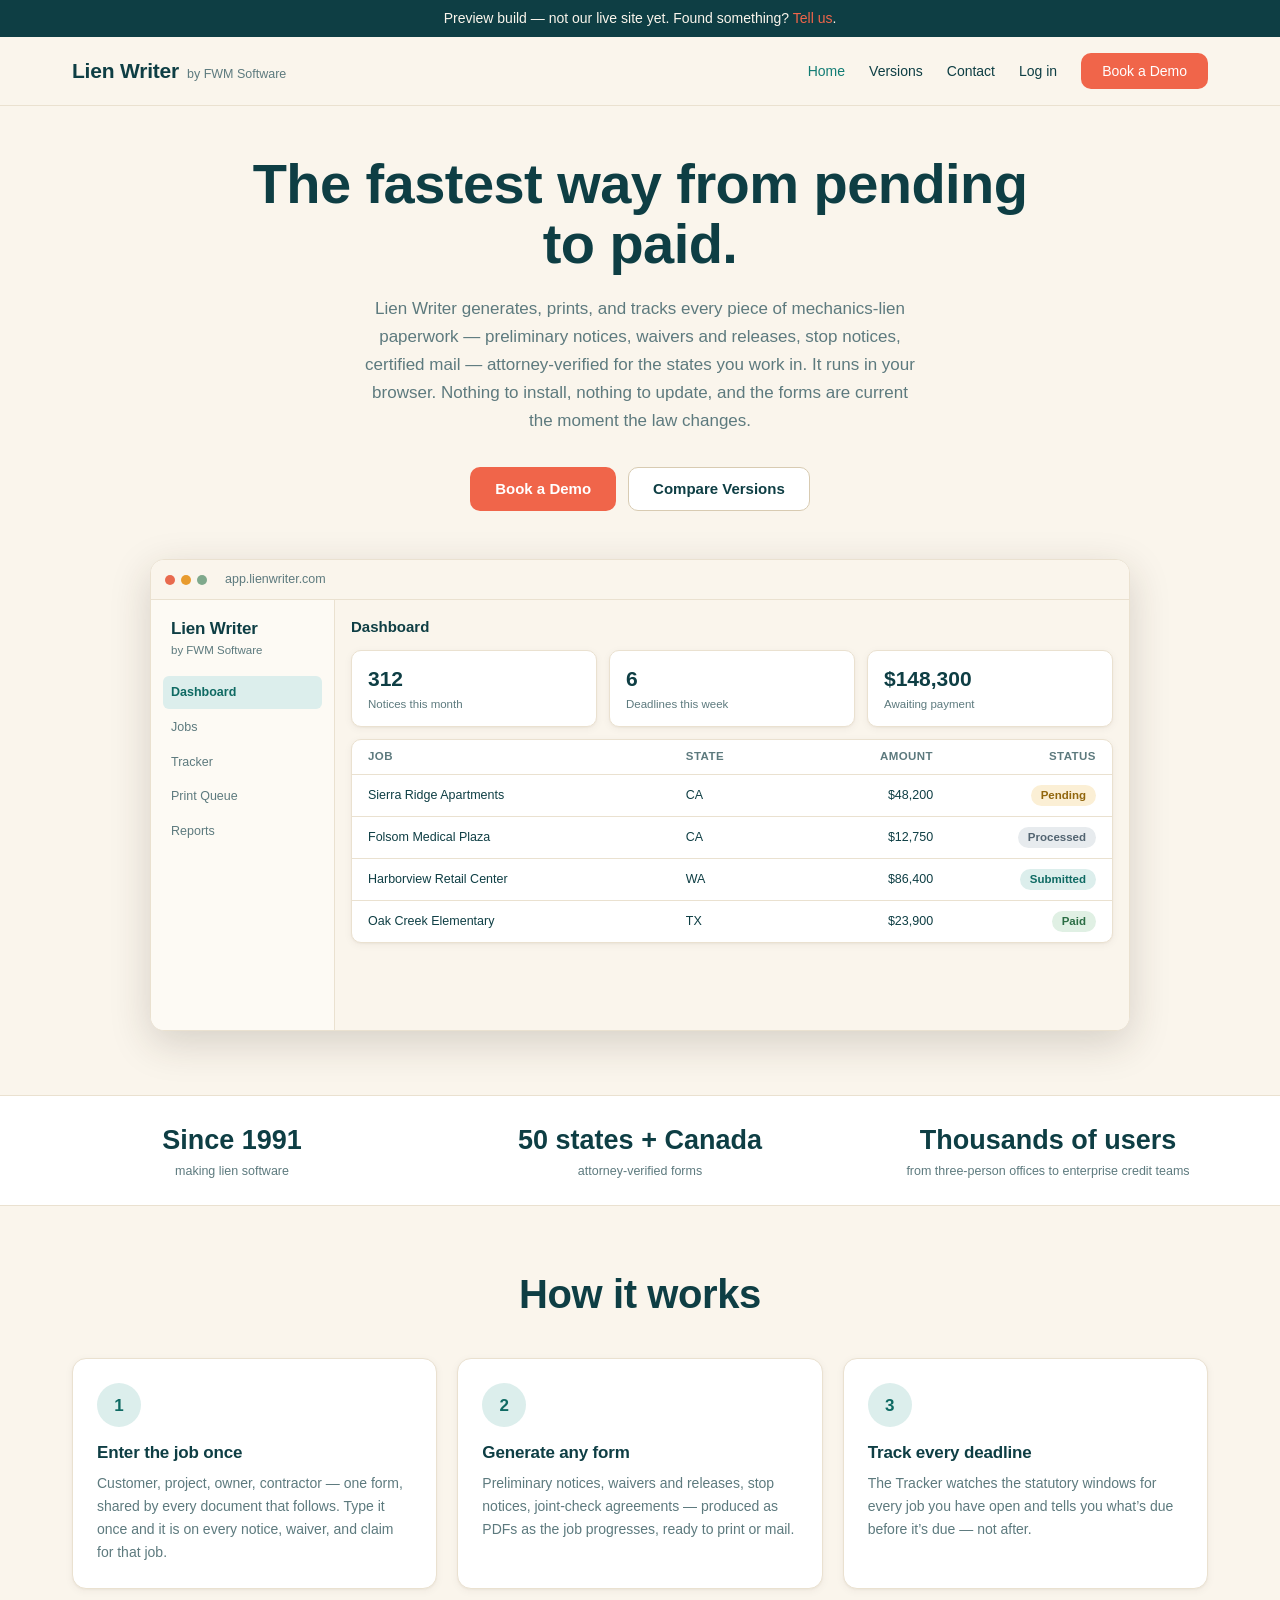
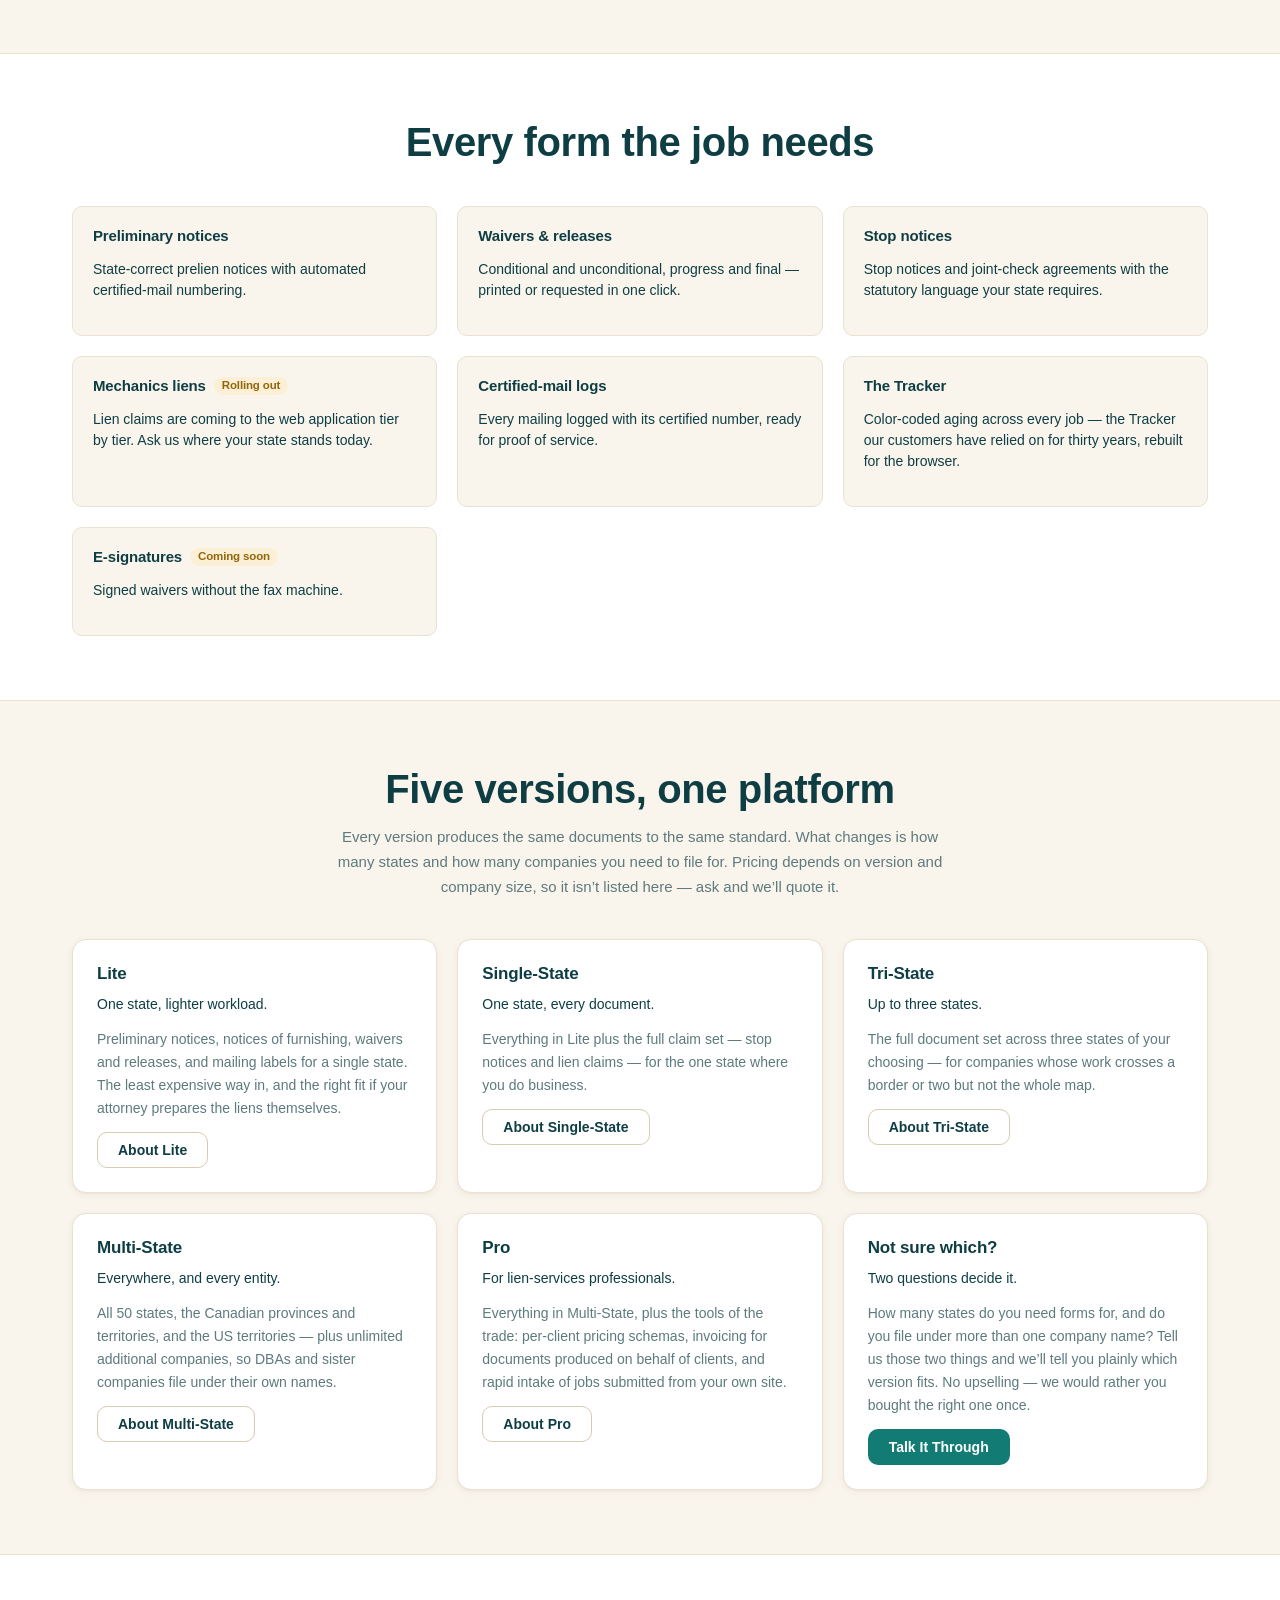
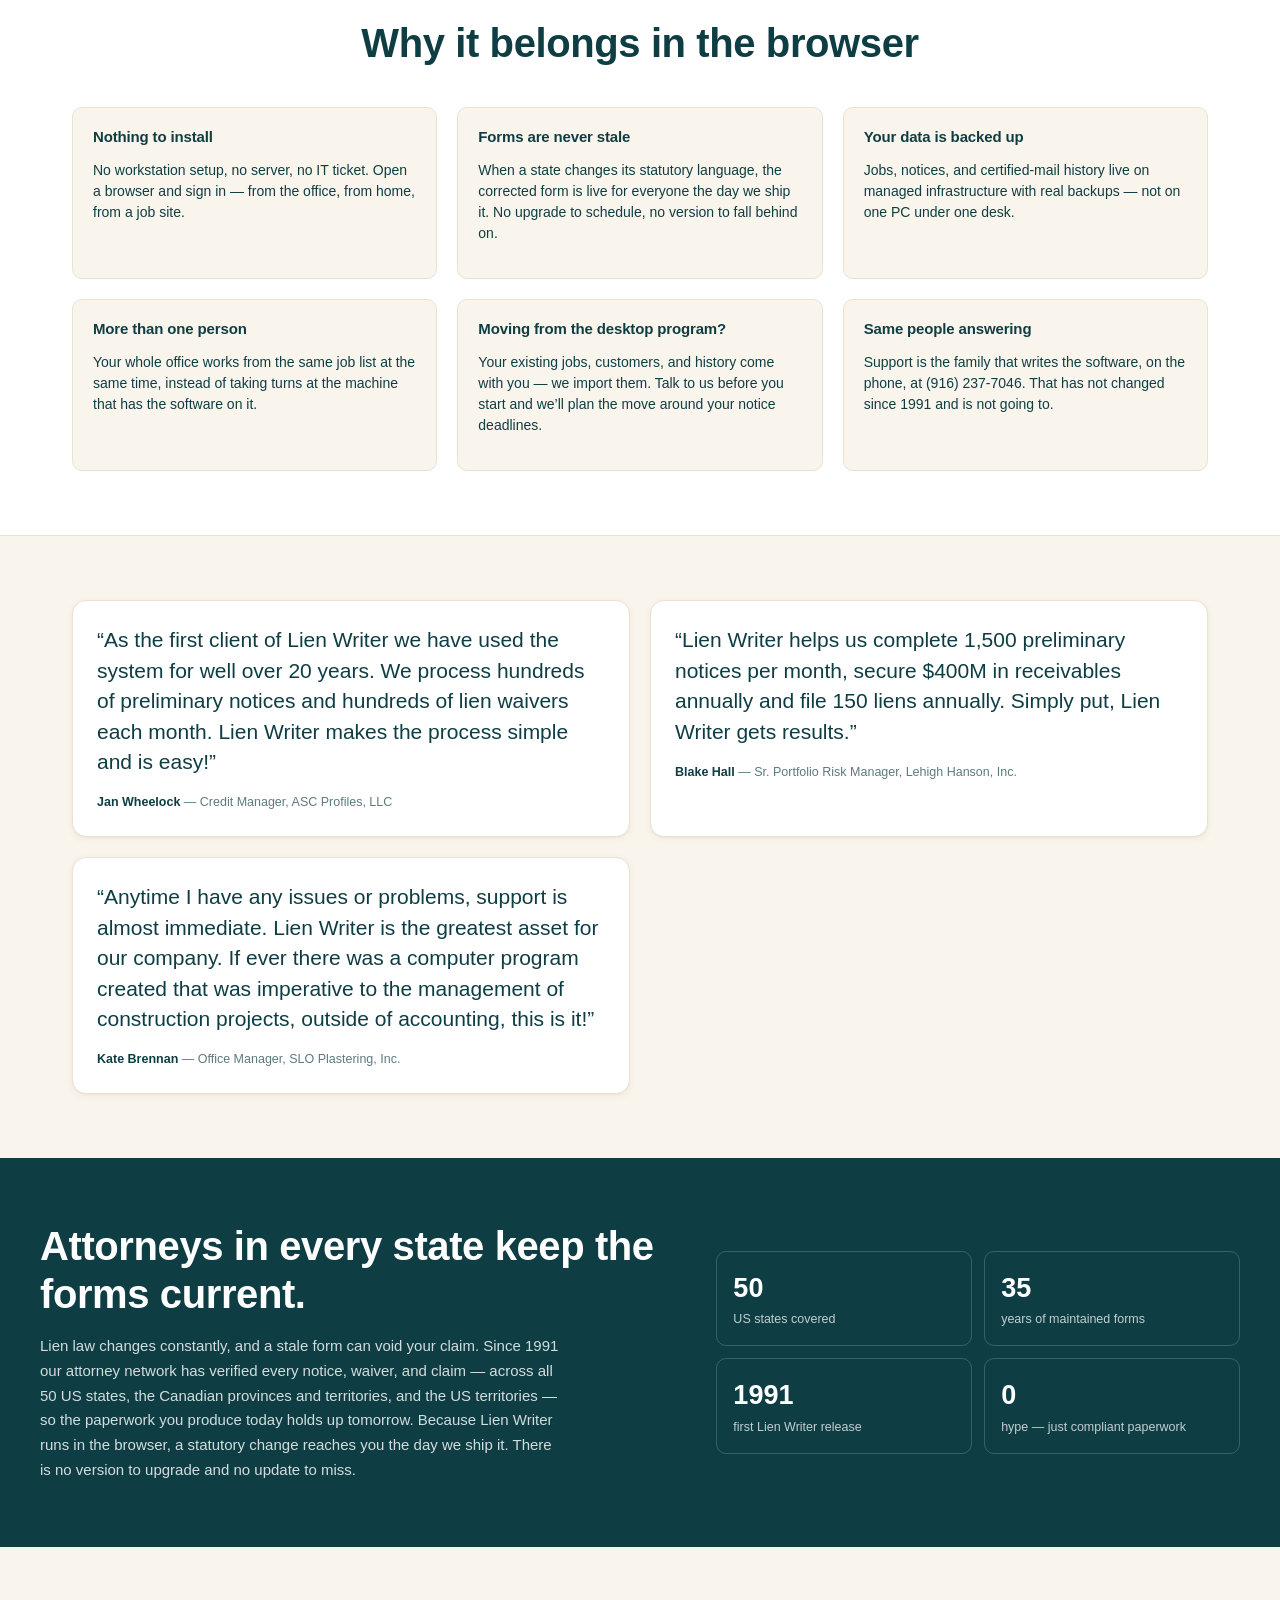
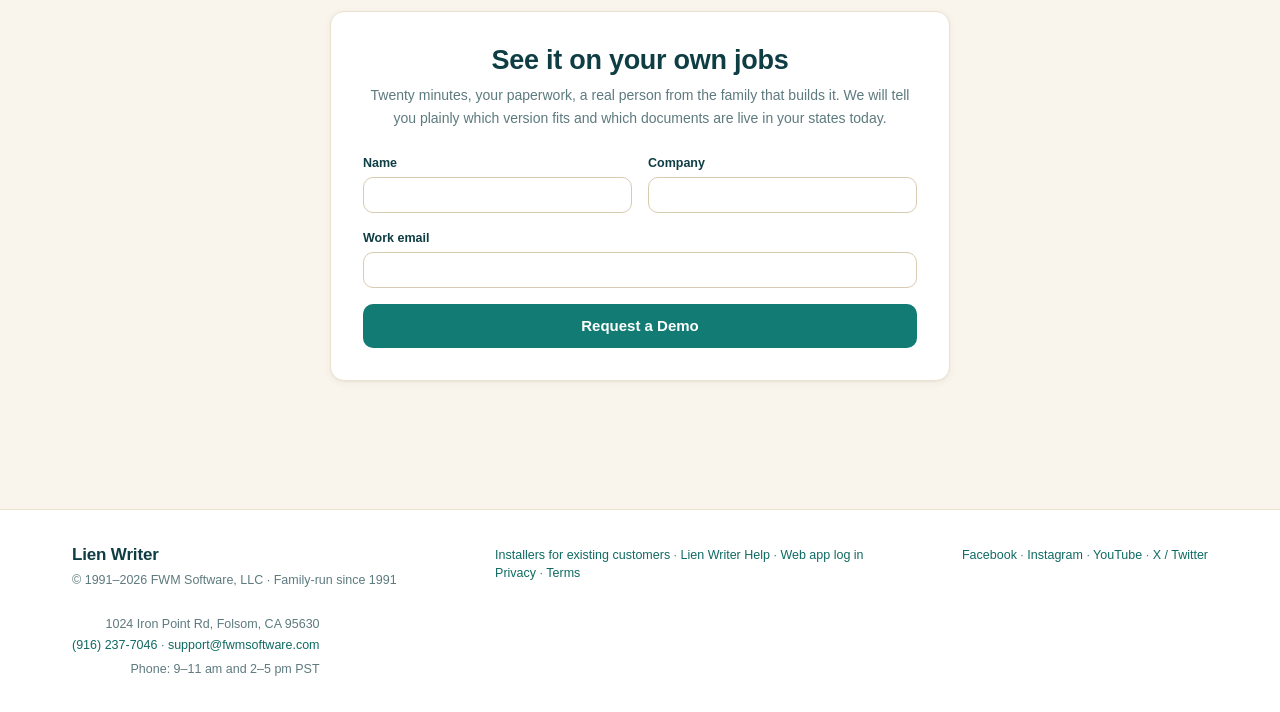
==== commit 44eeb502: "Web-only rebuild: home page, version pages, Cloudflare Pages config Franklin, 2026-08-03: only the w" ====
--- a/index.html
+++ b/index.html
@@ -5,7 +5,7 @@
 <meta charset="utf-8">
 <meta name="viewport" content="width=device-width, initial-scale=1">
 <title>Mechanics Lien &amp; Preliminary Notice Software &mdash; Lien Writer&reg; by FWM Software</title>
-<meta name="description" content="Lien Writer&reg; is mechanics lien software for contractors and suppliers: generate, print, and track preliminary notices, lien waivers and releases, mechanics liens, stop notices, and certified-mail logs, attorney-verified in all 50 states and Canada.">
+<meta name="description" content="Lien Writer&reg; is web-based mechanics lien software for contractors and suppliers: generate, print, and track preliminary notices, lien waivers and releases, stop notices, and certified-mail logs in your browser — attorney-verified across all 50 states, Canada, and the US territories.">
 <link rel="preconnect" href="https://fonts.googleapis.com">
 <link rel="preconnect" href="https://fonts.gstatic.com" crossorigin>
 <link href="https://fonts.googleapis.com/css2?family=Outfit:wght@400;500;600;700&display=swap" rel="stylesheet">
@@ -36,10 +36,10 @@
   <section class="hero">
     <div class="shell">
       <h1>The fastest way from pending to paid.</h1>
-      <p class="hero-sub">Lien Writer generates, prints, and tracks every piece of mechanics-lien paperwork — preliminary notices, waivers and releases, liens, certified mail — compliant in all 50 states and Canada.</p>
+      <p class="hero-sub">Lien Writer generates, prints, and tracks every piece of mechanics-lien paperwork — preliminary notices, waivers and releases, stop notices, certified mail — attorney-verified for the states you work in. It runs in your browser. Nothing to install, nothing to update, and the forms are current the moment the law changes.</p>
       <div class="hero-ctas">
         <a class="btn btn-accent btn-lg" href="contact.html">Book a Demo</a>
-        <a class="btn btn-outline btn-lg" href="versions.html">Explore Versions</a>
+        <a class="btn btn-outline btn-lg" href="versions.html">Compare Versions</a>
       </div>
 
       <div class="browser-frame" aria-hidden="true">
@@ -88,7 +88,7 @@
     <div class="shell trust-grid">
       <div><b>Since 1991</b><span>making lien software</span></div>
       <div><b>50 states + Canada</b><span>attorney-verified forms</span></div>
-      <div><b>Thousands of users</b><span>from 3-person offices to enterprise credit teams</span></div>
+      <div><b>Thousands of users</b><span>from three-person offices to enterprise credit teams</span></div>
     </div>
   </section>
 
@@ -100,17 +100,17 @@
         <div class="card">
           <span class="step-badge">1</span>
           <h3>Enter the job once</h3>
-          <p>Customer, project, owner, contractor — one form, shared by every document that follows.</p>
+          <p>Customer, project, owner, contractor — one form, shared by every document that follows. Type it once and it is on every notice, waiver, and claim for that job.</p>
         </div>
         <div class="card">
           <span class="step-badge">2</span>
-          <h3>Print or e-sign any form</h3>
-          <p>Preliminary notices, waivers and releases, liens, joint checks — generated as the job progresses.</p>
+          <h3>Generate any form</h3>
+          <p>Preliminary notices, waivers and releases, stop notices, joint-check agreements — produced as PDFs as the job progresses, ready to print or mail.</p>
         </div>
         <div class="card">
           <span class="step-badge">3</span>
           <h3>Track every deadline</h3>
-          <p>The Tracker watches statutory windows in every state and tells you what&rsquo;s due before it&rsquo;s due.</p>
+          <p>The Tracker watches the statutory windows for every job you have open and tells you what&rsquo;s due before it&rsquo;s due — not after.</p>
         </div>
       </div>
     </div>
@@ -130,8 +130,12 @@
           <p>Conditional and unconditional, progress and final — printed or requested in one click.</p>
         </div>
         <div class="feature">
-          <h3>Mechanics liens</h3>
-          <p>Lien claims and stop notices with the statutory language your state requires.</p>
+          <h3>Stop notices</h3>
+          <p>Stop notices and joint-check agreements with the statutory language your state requires.</p>
+        </div>
+        <div class="feature">
+          <h3>Mechanics liens<span class="tag-soon">Rolling out</span></h3>
+          <p>Lien claims are coming to the web application tier by tier. Ask us where your state stands today.</p>
         </div>
         <div class="feature">
           <h3>Certified-mail logs</h3>
@@ -139,11 +143,90 @@
         </div>
         <div class="feature">
           <h3>The Tracker</h3>
-          <p>Color-coded aging across every job — the beloved Tracker, modernized.</p>
+          <p>Color-coded aging across every job — the Tracker our customers have relied on for thirty years, rebuilt for the browser.</p>
         </div>
         <div class="feature">
           <h3>E-signatures<span class="tag-soon">Coming soon</span></h3>
           <p>Signed waivers without the fax machine.</p>
+        </div>
+      </div>
+    </div>
+  </section>
+
+  <!-- 4b. The catalog -->
+  <section class="section">
+    <div class="shell">
+      <h2 class="section-title">Five versions, one platform</h2>
+      <p class="section-sub">Every version produces the same documents to the same standard. What changes is how many states and how many companies you need to file for. Pricing depends on version and company size, so it isn&rsquo;t listed here &mdash; ask and we&rsquo;ll quote it.</p>
+      <div class="grid-3">
+        <div class="card">
+          <h3 style="margin-top:0">Lite</h3>
+          <p class="lede">One state, lighter workload.</p>
+          <p>Preliminary notices, notices of furnishing, waivers and releases, and mailing labels for a single state. The least expensive way in, and the right fit if your attorney prepares the liens themselves.</p>
+          <p class="version-cta"><a class="btn btn-outline" href="lite-version/">About Lite</a></p>
+        </div>
+        <div class="card">
+          <h3 style="margin-top:0">Single-State</h3>
+          <p class="lede">One state, every document.</p>
+          <p>Everything in Lite plus the full claim set &mdash; stop notices and lien claims &mdash; for the one state where you do business.</p>
+          <p class="version-cta"><a class="btn btn-outline" href="single-state/">About Single-State</a></p>
+        </div>
+        <div class="card">
+          <h3 style="margin-top:0">Tri-State</h3>
+          <p class="lede">Up to three states.</p>
+          <p>The full document set across three states of your choosing &mdash; for companies whose work crosses a border or two but not the whole map.</p>
+          <p class="version-cta"><a class="btn btn-outline" href="tri-state/">About Tri-State</a></p>
+        </div>
+        <div class="card">
+          <h3 style="margin-top:0">Multi-State</h3>
+          <p class="lede">Everywhere, and every entity.</p>
+          <p>All 50 states, the Canadian provinces and territories, and the US territories &mdash; plus unlimited additional companies, so DBAs and sister companies file under their own names.</p>
+          <p class="version-cta"><a class="btn btn-outline" href="multi-state/">About Multi-State</a></p>
+        </div>
+        <div class="card">
+          <h3 style="margin-top:0">Pro</h3>
+          <p class="lede">For lien-services professionals.</p>
+          <p>Everything in Multi-State, plus the tools of the trade: per-client pricing schemas, invoicing for documents produced on behalf of clients, and rapid intake of jobs submitted from your own site.</p>
+          <p class="version-cta"><a class="btn btn-outline" href="lien-writer-pro/">About Pro</a></p>
+        </div>
+        <div class="card">
+          <h3 style="margin-top:0">Not sure which?</h3>
+          <p class="lede">Two questions decide it.</p>
+          <p>How many states do you need forms for, and do you file under more than one company name? Tell us those two things and we&rsquo;ll tell you plainly which version fits. No upselling &mdash; we would rather you bought the right one once.</p>
+          <p class="version-cta"><a class="btn btn-primary" href="contact.html">Talk It Through</a></p>
+        </div>
+      </div>
+    </div>
+  </section>
+
+  <!-- 4c. Why the browser -->
+  <section class="section section-card">
+    <div class="shell">
+      <h2 class="section-title">Why it belongs in the browser</h2>
+      <div class="grid-3">
+        <div class="feature">
+          <h3>Nothing to install</h3>
+          <p>No workstation setup, no server, no IT ticket. Open a browser and sign in &mdash; from the office, from home, from a job site.</p>
+        </div>
+        <div class="feature">
+          <h3>Forms are never stale</h3>
+          <p>When a state changes its statutory language, the corrected form is live for everyone the day we ship it. No upgrade to schedule, no version to fall behind on.</p>
+        </div>
+        <div class="feature">
+          <h3>Your data is backed up</h3>
+          <p>Jobs, notices, and certified-mail history live on managed infrastructure with real backups &mdash; not on one PC under one desk.</p>
+        </div>
+        <div class="feature">
+          <h3>More than one person</h3>
+          <p>Your whole office works from the same job list at the same time, instead of taking turns at the machine that has the software on it.</p>
+        </div>
+        <div class="feature">
+          <h3>Moving from the desktop program?</h3>
+          <p>Your existing jobs, customers, and history come with you &mdash; we import them. Talk to us before you start and we&rsquo;ll plan the move around your notice deadlines.</p>
+        </div>
+        <div class="feature">
+          <h3>Same people answering</h3>
+          <p>Support is the family that writes the software, on the phone, at (916) 237-7046. That has not changed since 1991 and is not going to.</p>
         </div>
       </div>
     </div>
@@ -172,11 +255,11 @@
     <div class="shell compliance-inner">
       <div>
         <h2>Attorneys in every state keep the forms current.</h2>
-        <p>Lien law changes constantly, and a stale form can void your claim. Since 1991 our attorney network has verified every notice, waiver, and lien — in all 50 US states and the Canadian provinces — so the paperwork you print today holds up tomorrow.</p>
+        <p>Lien law changes constantly, and a stale form can void your claim. Since 1991 our attorney network has verified every notice, waiver, and claim — across all 50 US states, the Canadian provinces and territories, and the US territories — so the paperwork you produce today holds up tomorrow. Because Lien Writer runs in the browser, a statutory change reaches you the day we ship it. There is no version to upgrade and no update to miss.</p>
       </div>
       <div class="compliance-stats">
         <div class="compliance-stat"><b>50</b><span>US states covered</span></div>
-        <div class="compliance-stat"><b>13</b><span>Canadian provinces &amp; territories</span></div>
+        <div class="compliance-stat"><b>35</b><span>years of maintained forms</span></div>
         <div class="compliance-stat"><b>1991</b><span>first Lien Writer release</span></div>
         <div class="compliance-stat"><b>0</b><span>hype — just compliant paperwork</span></div>
       </div>
@@ -188,7 +271,7 @@
     <div class="shell">
       <form class="card form-card" id="demo-form">
         <h2>See it on your own jobs</h2>
-        <p class="form-lede">Twenty minutes, your paperwork, a real person from the family that builds it.</p>
+        <p class="form-lede">Twenty minutes, your paperwork, a real person from the family that builds it. We will tell you plainly which version fits and which documents are live in your states today.</p>
         <div class="form-grid">
           <div class="field">
             <label for="demo-name">Name</label>
@@ -219,7 +302,7 @@
       <div class="footer-line">&copy; 1991&ndash;2026 FWM Software, LLC &middot; Family-run since 1991</div>
     </div>
     <nav class="footer-line" aria-label="More from FWM Software">
-      <a href="downloads.html">Desktop downloads</a> &middot;
+      <a href="downloads.html">Installers for existing customers</a> &middot;
       <a href="https://www.lienwriterhelp.com/">Lien Writer Help</a> &middot;
       <a href="https://app.lienwriter.com">Web app log in</a><br>
       <a href="privacy.html">Privacy</a> &middot;
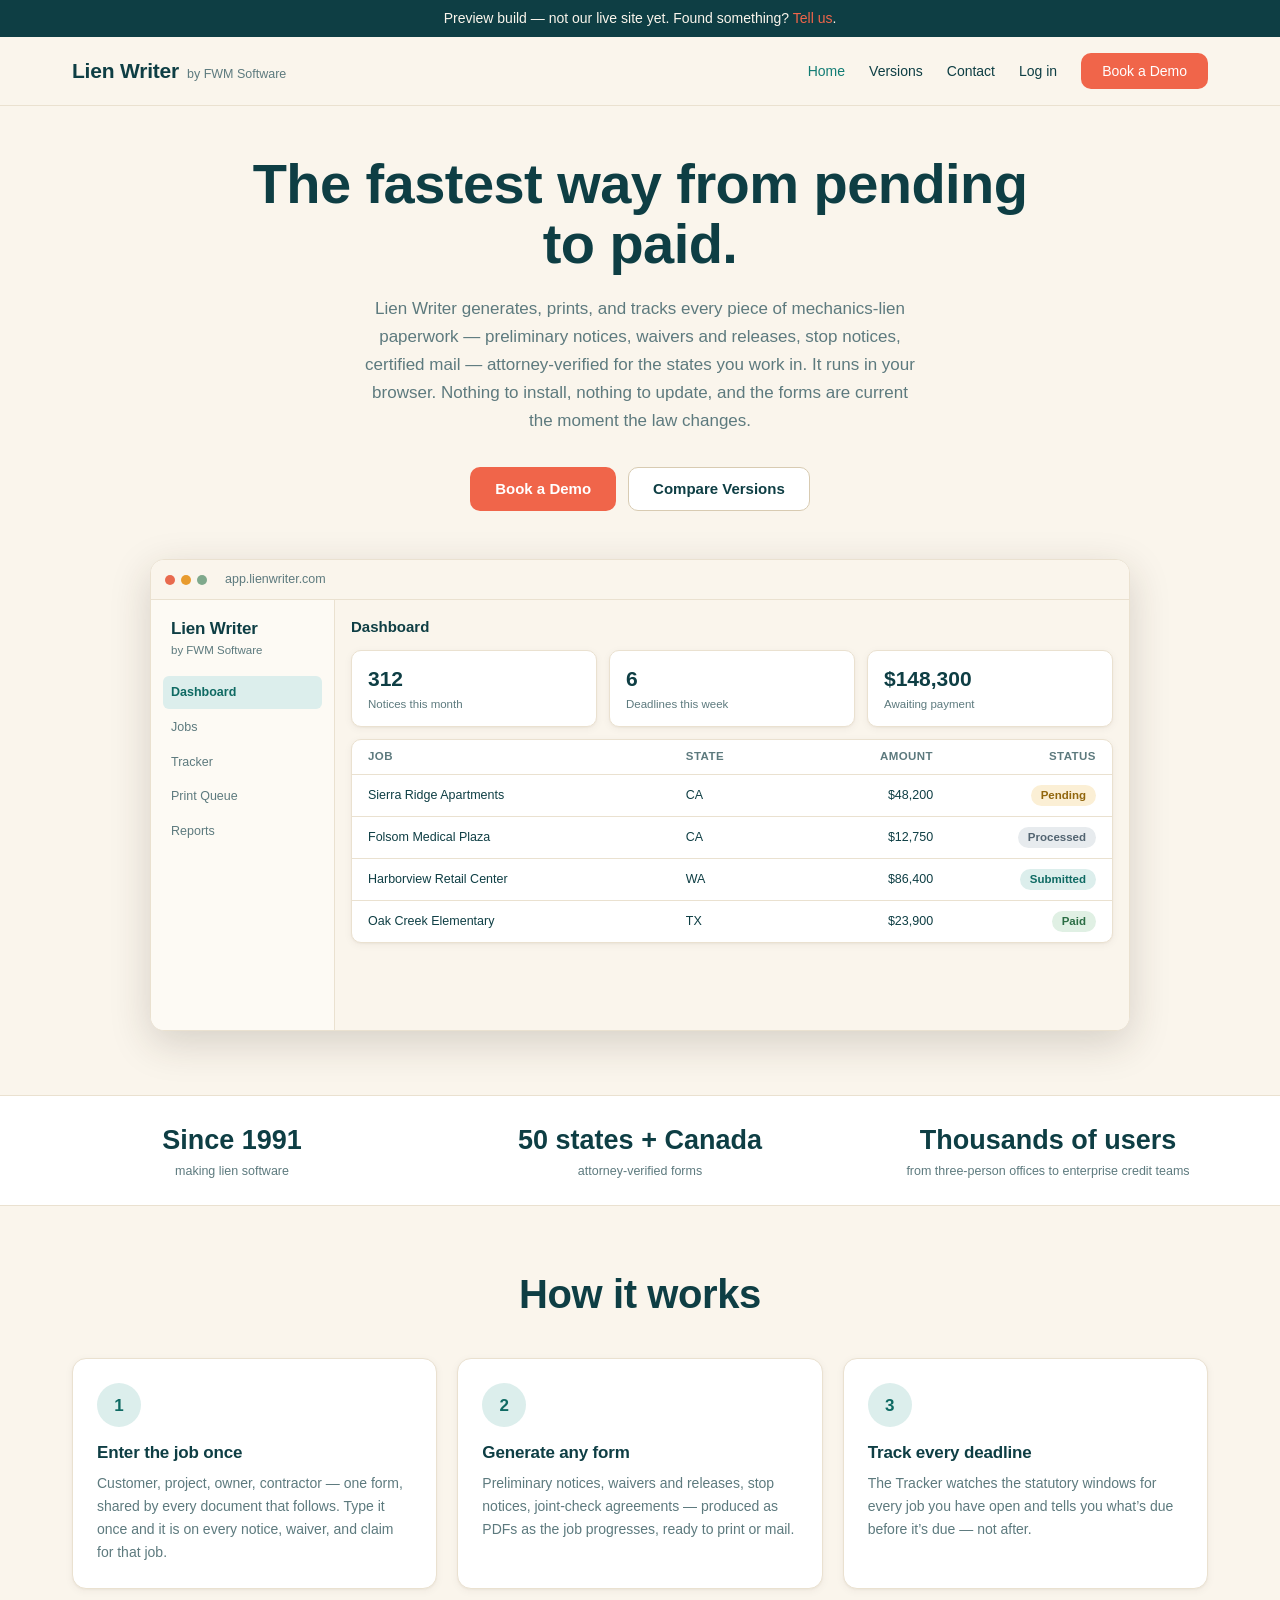
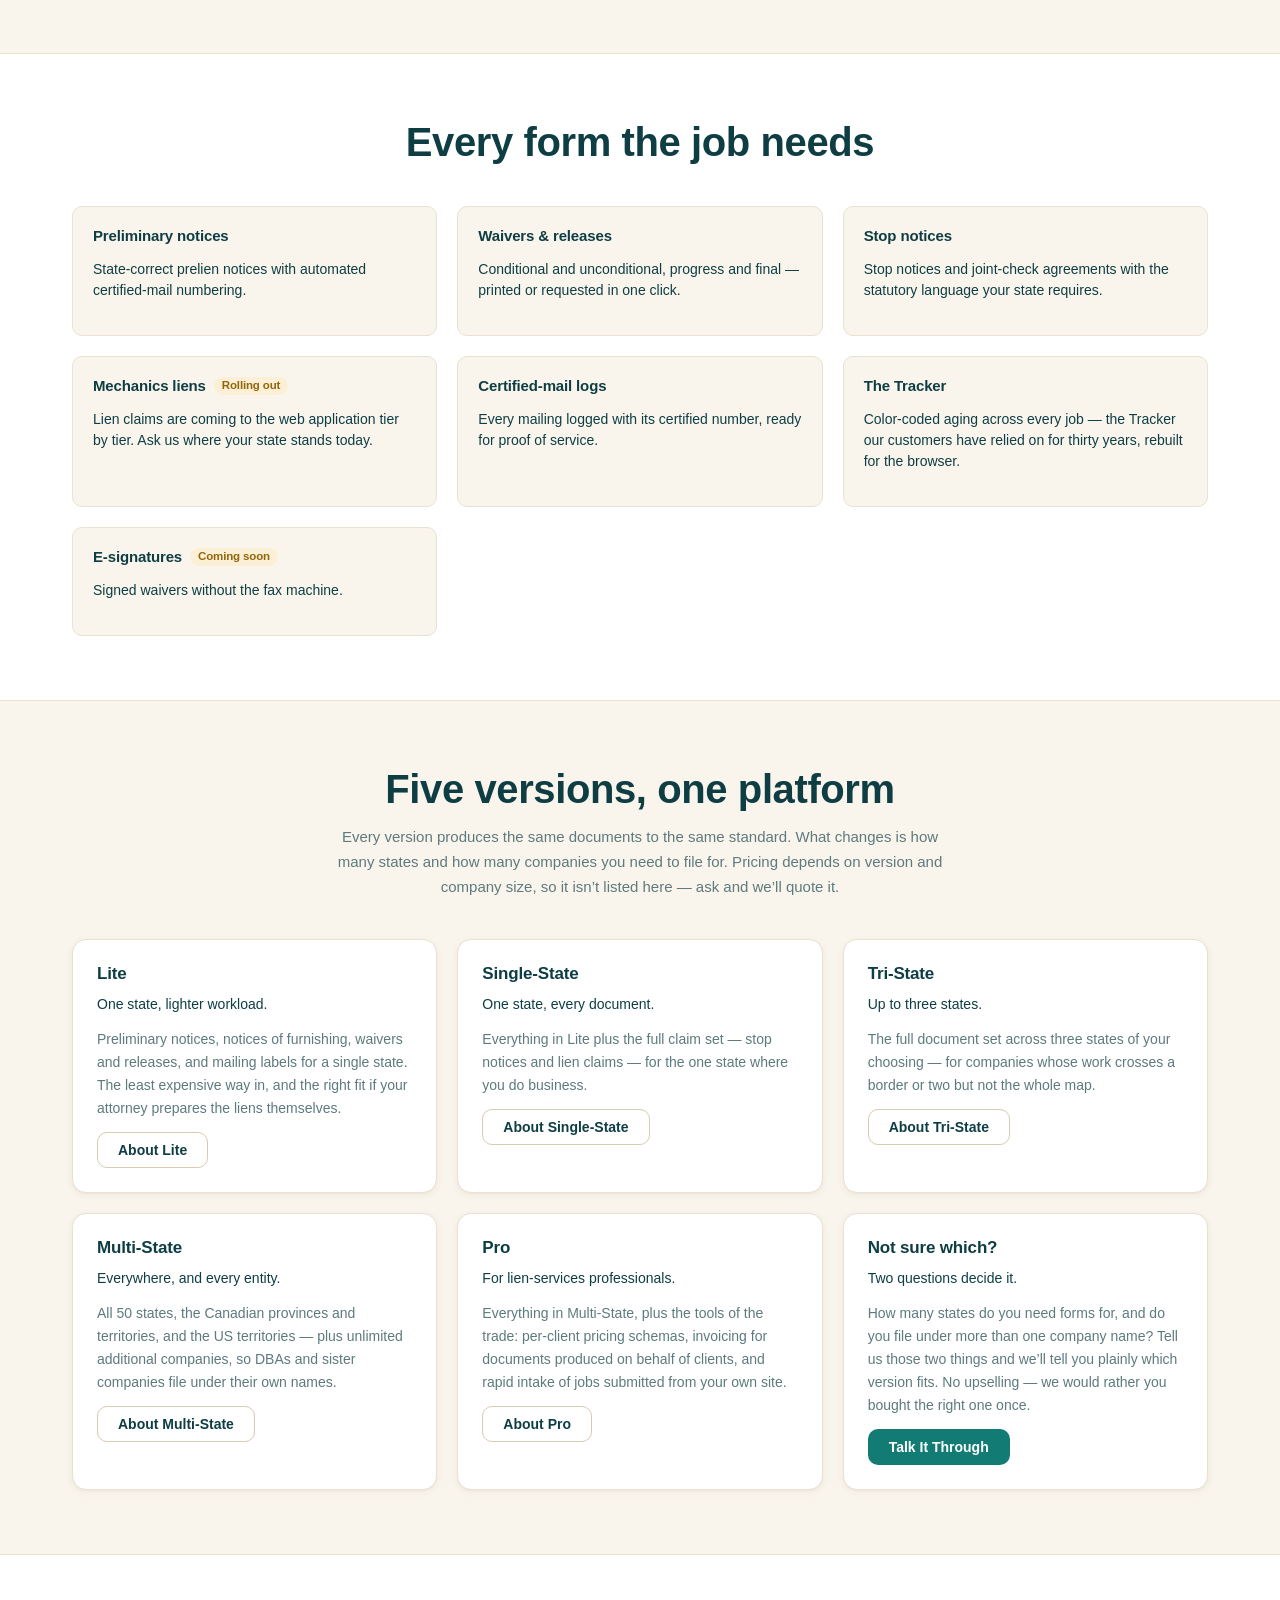
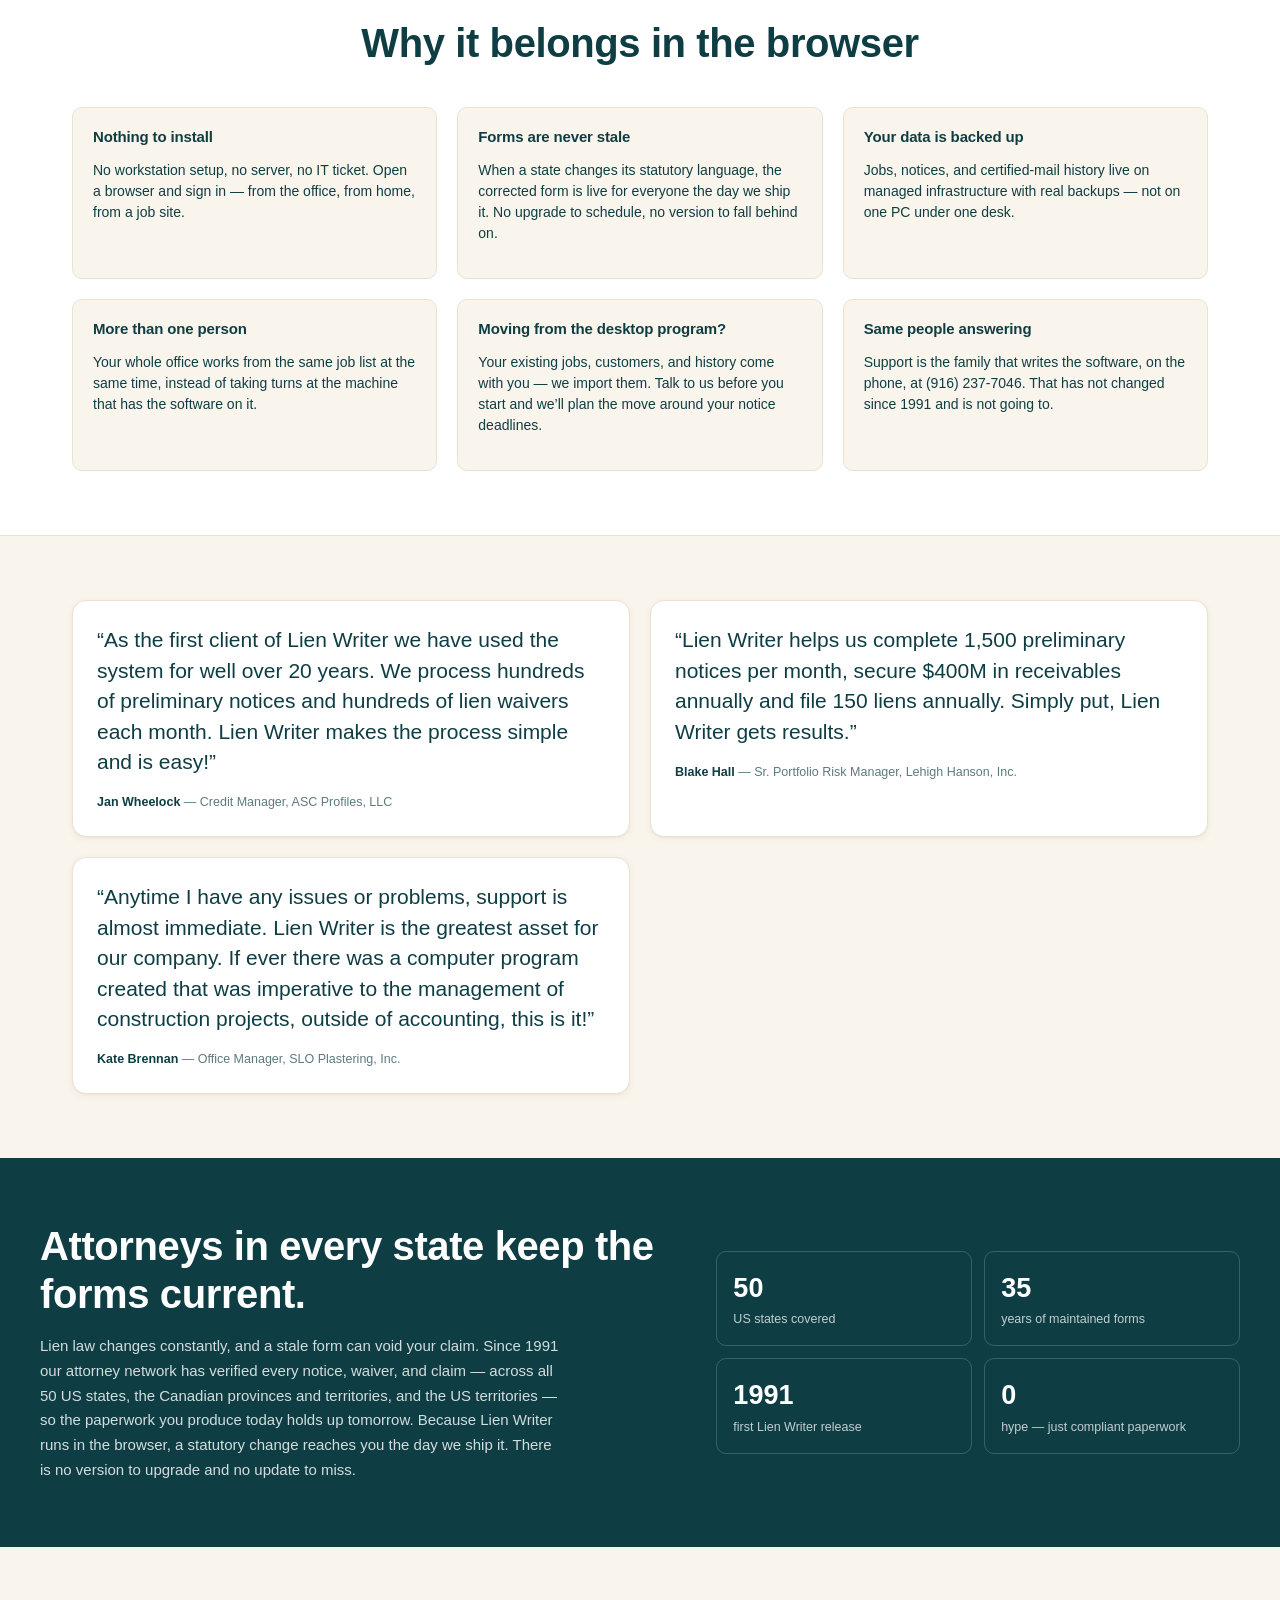
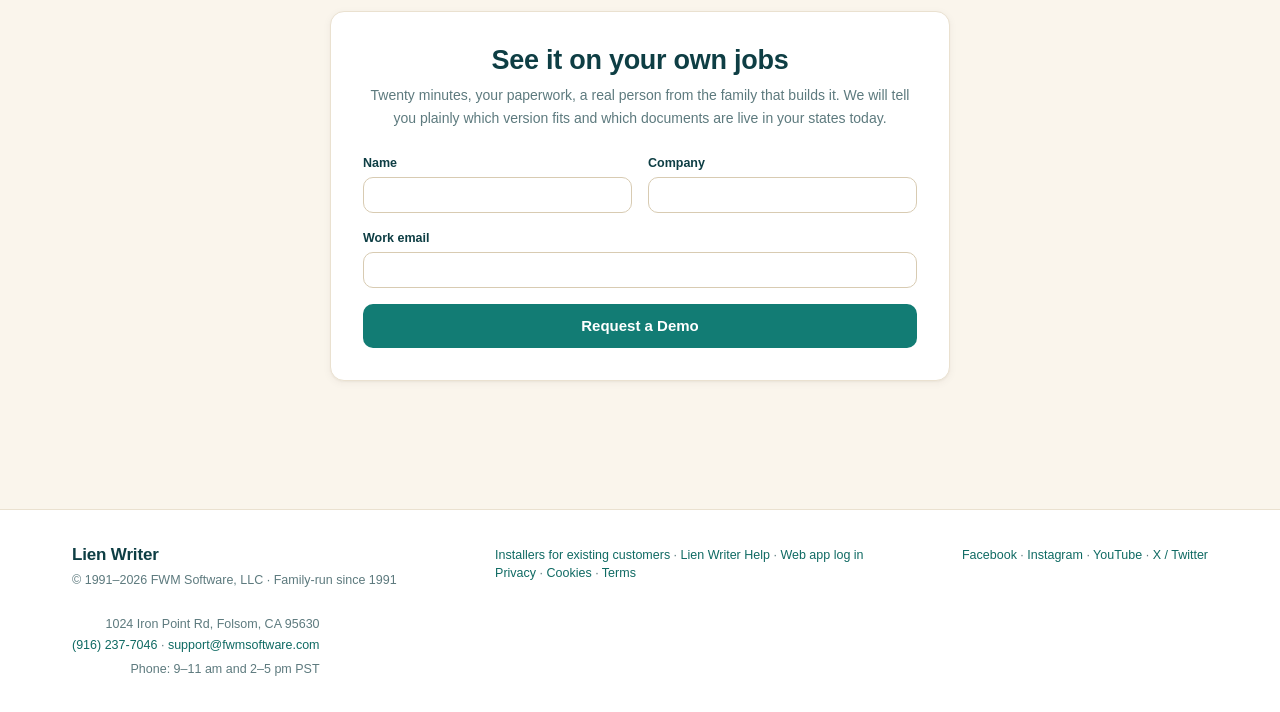
==== commit 85df6530: "Publish the Termly privacy, cookie and terms pages Replaces the two honest placeholders with the rea" ====
--- a/index.html
+++ b/index.html
@@ -306,6 +306,7 @@
       <a href="https://www.lienwriterhelp.com/">Lien Writer Help</a> &middot;
       <a href="https://app.lienwriter.com">Web app log in</a><br>
       <a href="privacy.html">Privacy</a> &middot;
+      <a href="cookies.html">Cookies</a> &middot;
       <a href="terms.html">Terms</a>
     </nav>
     <nav class="footer-line" aria-label="Social">
--- a/styles.css
+++ b/styles.css
@@ -579,6 +579,33 @@
 .prose ul { margin: var(--space-4) 0 0; padding-left: var(--space-6); }
 .prose li { margin-bottom: var(--space-2); }
 
+/* ---------- Termly legal embeds (privacy / cookies / terms) ---------- */
+
+/* Termly injects an iframe that reports its own height, so the container is
+   deliberately unconstrained — a fixed height here would clip the document
+   or strand a second scrollbar inside the page. */
+.legal-embed {
+  max-width: 820px;
+  margin: 0 auto;
+  background: var(--surface-card, #fff);
+  border: 1px solid var(--border-default);
+  border-radius: 10px;
+  padding: var(--space-6);
+}
+.legal-embed iframe { width: 100%; border: 0; display: block; }
+.legal-embed p { color: var(--text-muted); line-height: var(--leading-relaxed); margin: 0; }
+
+.legal-fallback {
+  max-width: 820px;
+  margin: var(--space-4) auto 0;
+  color: var(--text-muted);
+  font-size: var(--text-sm);
+  line-height: var(--leading-relaxed);
+}
+
+/* The callout on a legal page sits under the embed, not in a .prose column. */
+.section-tight > .shell > .callout { max-width: 820px; margin: var(--space-8) auto 0; }
+
 /* ---------- Footer ---------- */
 
 .site-footer {
